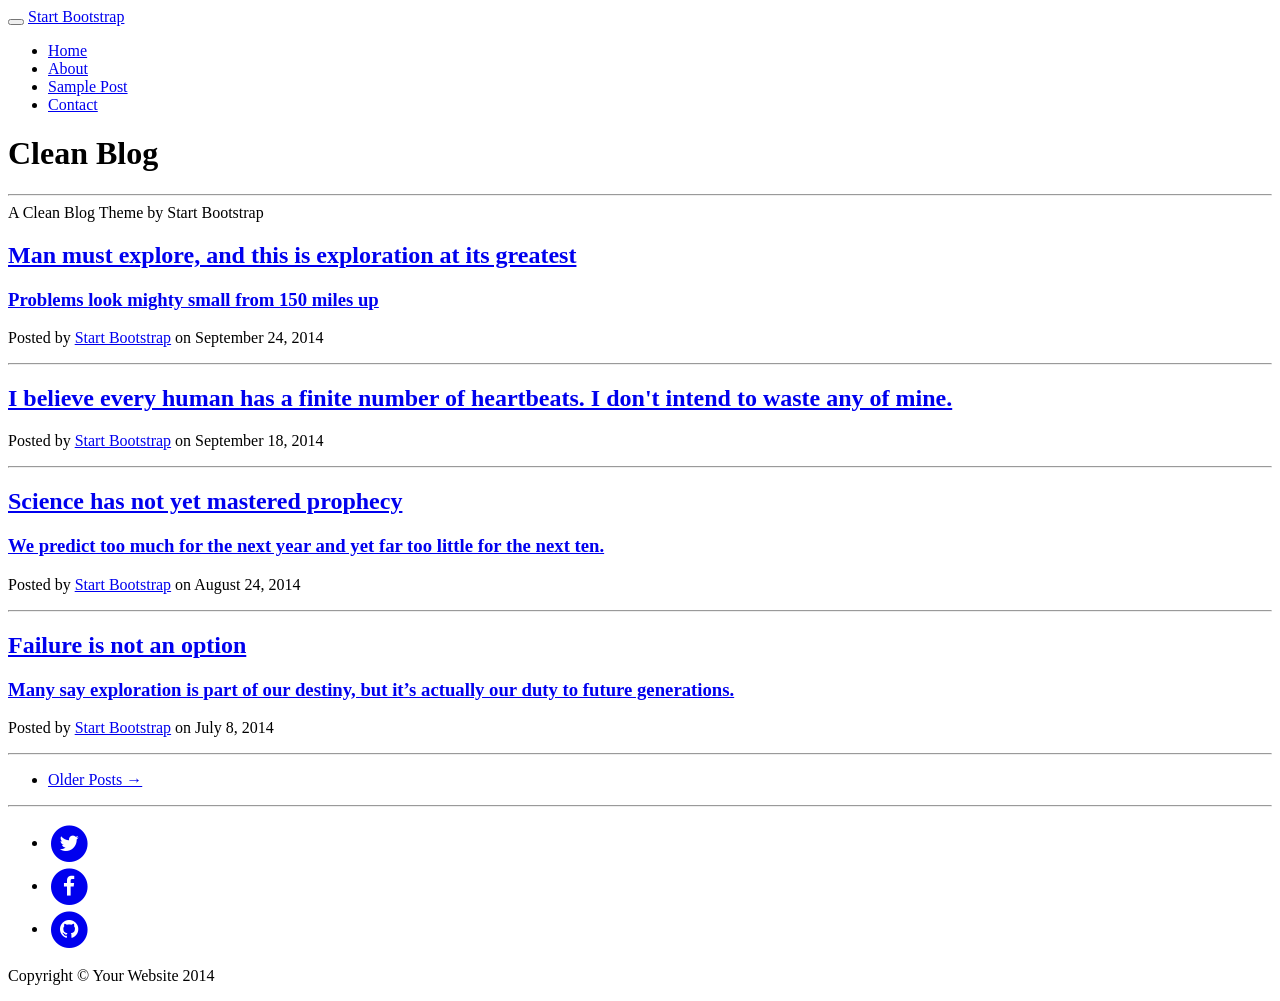
==== index.html @ 8a0a1983 "initial template" ====
<!DOCTYPE html>
<html lang="en">

<head>

    <meta charset="utf-8">
    <meta http-equiv="X-UA-Compatible" content="IE=edge">
    <meta name="viewport" content="width=device-width, initial-scale=1">
    <meta name="description" content="">
    <meta name="author" content="">

    <title>Clean Blog</title>

    <!-- Bootstrap Core CSS -->
    <link href="css/bootstrap.min.css" rel="stylesheet">

    <!-- Custom CSS -->
    <link href="css/clean-blog.min.css" rel="stylesheet">

    <!-- Custom Fonts -->
    <link href="http://maxcdn.bootstrapcdn.com/font-awesome/4.1.0/css/font-awesome.min.css" rel="stylesheet" type="text/css">
    <link href='http://fonts.googleapis.com/css?family=Lora:400,700,400italic,700italic' rel='stylesheet' type='text/css'>
    <link href='http://fonts.googleapis.com/css?family=Open+Sans:300italic,400italic,600italic,700italic,800italic,400,300,600,700,800' rel='stylesheet' type='text/css'>

    <!-- HTML5 Shim and Respond.js IE8 support of HTML5 elements and media queries -->
    <!-- WARNING: Respond.js doesn't work if you view the page via file:// -->
    <!--[if lt IE 9]>
        <script src="https://oss.maxcdn.com/libs/html5shiv/3.7.0/html5shiv.js"></script>
        <script src="https://oss.maxcdn.com/libs/respond.js/1.4.2/respond.min.js"></script>
    <![endif]-->

</head>

<body>

    <!-- Navigation -->
    <nav class="navbar navbar-default navbar-custom navbar-fixed-top">
        <div class="container-fluid">
            <!-- Brand and toggle get grouped for better mobile display -->
            <div class="navbar-header page-scroll">
                <button type="button" class="navbar-toggle" data-toggle="collapse" data-target="#bs-example-navbar-collapse-1">
                    <span class="sr-only">Toggle navigation</span>
                    <span class="icon-bar"></span>
                    <span class="icon-bar"></span>
                    <span class="icon-bar"></span>
                </button>
                <a class="navbar-brand" href="index.html">Start Bootstrap</a>
            </div>

            <!-- Collect the nav links, forms, and other content for toggling -->
            <div class="collapse navbar-collapse" id="bs-example-navbar-collapse-1">
                <ul class="nav navbar-nav navbar-right">
                    <li>
                        <a href="index.html">Home</a>
                    </li>
                    <li>
                        <a href="about.html">About</a>
                    </li>
                    <li>
                        <a href="post.html">Sample Post</a>
                    </li>
                    <li>
                        <a href="contact.html">Contact</a>
                    </li>
                </ul>
            </div>
            <!-- /.navbar-collapse -->
        </div>
        <!-- /.container -->
    </nav>

    <!-- Page Header -->
    <!-- Set your background image for this header on the line below. -->
    <header class="intro-header" style="background-image: url('img/home-bg.jpg')">
        <div class="container">
            <div class="row">
                <div class="col-lg-8 col-lg-offset-2 col-md-10 col-md-offset-1">
                    <div class="site-heading">
                        <h1>Clean Blog</h1>
                        <hr class="small">
                        <span class="subheading">A Clean Blog Theme by Start Bootstrap</span>
                    </div>
                </div>
            </div>
        </div>
    </header>

    <!-- Main Content -->
    <div class="container">
        <div class="row">
            <div class="col-lg-8 col-lg-offset-2 col-md-10 col-md-offset-1">
                <div class="post-preview">
                    <a href="post.html">
                        <h2 class="post-title">
                            Man must explore, and this is exploration at its greatest
                        </h2>
                        <h3 class="post-subtitle">
                            Problems look mighty small from 150 miles up
                        </h3>
                    </a>
                    <p class="post-meta">Posted by <a href="#">Start Bootstrap</a> on September 24, 2014</p>
                </div>
                <hr>
                <div class="post-preview">
                    <a href="post.html">
                        <h2 class="post-title">
                            I believe every human has a finite number of heartbeats. I don't intend to waste any of mine.
                        </h2>
                    </a>
                    <p class="post-meta">Posted by <a href="#">Start Bootstrap</a> on September 18, 2014</p>
                </div>
                <hr>
                <div class="post-preview">
                    <a href="post.html">
                        <h2 class="post-title">
                            Science has not yet mastered prophecy
                        </h2>
                        <h3 class="post-subtitle">
                            We predict too much for the next year and yet far too little for the next ten.
                        </h3>
                    </a>
                    <p class="post-meta">Posted by <a href="#">Start Bootstrap</a> on August 24, 2014</p>
                </div>
                <hr>
                <div class="post-preview">
                    <a href="post.html">
                        <h2 class="post-title">
                            Failure is not an option
                        </h2>
                        <h3 class="post-subtitle">
                            Many say exploration is part of our destiny, but it’s actually our duty to future generations.
                        </h3>
                    </a>
                    <p class="post-meta">Posted by <a href="#">Start Bootstrap</a> on July 8, 2014</p>
                </div>
                <hr>
                <!-- Pager -->
                <ul class="pager">
                    <li class="next">
                        <a href="#">Older Posts &rarr;</a>
                    </li>
                </ul>
            </div>
        </div>
    </div>

    <hr>

    <!-- Footer -->
    <footer>
        <div class="container">
            <div class="row">
                <div class="col-lg-8 col-lg-offset-2 col-md-10 col-md-offset-1">
                    <ul class="list-inline text-center">
                        <li>
                            <a href="#">
                                <span class="fa-stack fa-lg">
                                    <i class="fa fa-circle fa-stack-2x"></i>
                                    <i class="fa fa-twitter fa-stack-1x fa-inverse"></i>
                                </span>
                            </a>
                        </li>
                        <li>
                            <a href="#">
                                <span class="fa-stack fa-lg">
                                    <i class="fa fa-circle fa-stack-2x"></i>
                                    <i class="fa fa-facebook fa-stack-1x fa-inverse"></i>
                                </span>
                            </a>
                        </li>
                        <li>
                            <a href="#">
                                <span class="fa-stack fa-lg">
                                    <i class="fa fa-circle fa-stack-2x"></i>
                                    <i class="fa fa-github fa-stack-1x fa-inverse"></i>
                                </span>
                            </a>
                        </li>
                    </ul>
                    <p class="copyright text-muted">Copyright &copy; Your Website 2014</p>
                </div>
            </div>
        </div>
    </footer>

    <!-- jQuery -->
    <script src="js/jquery.js"></script>

    <!-- Bootstrap Core JavaScript -->
    <script src="js/bootstrap.min.js"></script>

    <!-- Custom Theme JavaScript -->
    <script src="js/clean-blog.min.js"></script>

</body>

</html>
---- css/clean-blog.min.css ----
/*!
 * Clean Blog v1.0.0 (http://startbootstrap.com)
 * Copyright 2014 Start Bootstrap
 * Licensed under Apache 2.0 (https://github.com/IronSummitMedia/startbootstrap/blob/gh-pages/LICENSE)
 */

body{font-family:Lora,'Times New Roman',serif;font-size:20px;color:#404040}p{line-height:1.5;margin:30px 0}p a{text-decoration:underline}h1,h2,h3,h4,h5,h6{font-family:'Open Sans','Helvetica Neue',Helvetica,Arial,sans-serif;font-weight:800}a{color:#404040}a:hover,a:focus{color:#0085a1}a img:hover,a img:focus{cursor:zoom-in}blockquote{color:gray;font-style:italic}hr.small{max-width:100px;margin:15px auto;border-width:4px;border-color:#fff}.navbar-custom{position:absolute;top:0;left:0;width:100%;z-index:3;font-family:'Open Sans','Helvetica Neue',Helvetica,Arial,sans-serif}.navbar-custom .navbar-brand{font-weight:800}.navbar-custom .nav li a{text-transform:uppercase;font-size:12px;font-weight:800;letter-spacing:1px}@media only screen and (min-width:768px){.navbar-custom{background:0 0;border-bottom:1px solid transparent}.navbar-custom .navbar-brand{color:#fff;padding:20px}.navbar-custom .navbar-brand:hover,.navbar-custom .navbar-brand:focus{color:rgba(255,255,255,.8)}.navbar-custom .nav li a{color:#fff;padding:20px}.navbar-custom .nav li a:hover,.navbar-custom .nav li a:focus{color:rgba(255,255,255,.8)}}@media only screen and (min-width:1170px){.navbar-custom{-webkit-transition:background-color .3s;-moz-transition:background-color .3s;transition:background-color .3s;-webkit-transform:translate3d(0,0,0);-moz-transform:translate3d(0,0,0);-ms-transform:translate3d(0,0,0);-o-transform:translate3d(0,0,0);transform:translate3d(0,0,0);-webkit-backface-visibility:hidden;backface-visibility:hidden}.navbar-custom.is-fixed{position:fixed;top:-61px;background-color:rgba(255,255,255,.9);border-bottom:1px solid #f2f2f2;-webkit-transition:-webkit-transform .3s;-moz-transition:-moz-transform .3s;transition:transform .3s}.navbar-custom.is-fixed .navbar-brand{color:#404040}.navbar-custom.is-fixed .navbar-brand:hover,.navbar-custom.is-fixed .navbar-brand:focus{color:#0085a1}.navbar-custom.is-fixed .nav li a{color:#404040}.navbar-custom.is-fixed .nav li a:hover,.navbar-custom.is-fixed .nav li a:focus{color:#0085a1}.navbar-custom.is-visible{-webkit-transform:translate3d(0,100%,0);-moz-transform:translate3d(0,100%,0);-ms-transform:translate3d(0,100%,0);-o-transform:translate3d(0,100%,0);transform:translate3d(0,100%,0)}}.intro-header{background-color:gray;background:no-repeat center center;background-attachment:scroll;-webkit-background-size:cover;-moz-background-size:cover;background-size:cover;-o-background-size:cover;margin-bottom:50px}.intro-header .site-heading,.intro-header .post-heading,.intro-header .page-heading{padding:100px 0 50px;color:#fff}@media only screen and (min-width:768px){.intro-header .site-heading,.intro-header .post-heading,.intro-header .page-heading{padding:150px 0}}.intro-header .site-heading,.intro-header .page-heading{text-align:center}.intro-header .site-heading h1,.intro-header .page-heading h1{margin-top:0;font-size:50px}.intro-header .site-heading .subheading,.intro-header .page-heading .subheading{font-size:24px;line-height:1.1;display:block;font-family:'Open Sans','Helvetica Neue',Helvetica,Arial,sans-serif;font-weight:300;margin:10px 0 0}@media only screen and (min-width:768px){.intro-header .site-heading h1,.intro-header .page-heading h1{font-size:80px}}.intro-header .post-heading h1{font-size:35px}.intro-header .post-heading .subheading,.intro-header .post-heading .meta{line-height:1.1;display:block}.intro-header .post-heading .subheading{font-family:'Open Sans','Helvetica Neue',Helvetica,Arial,sans-serif;font-size:24px;margin:10px 0 30px;font-weight:600}.intro-header .post-heading .meta{font-family:Lora,'Times New Roman',serif;font-style:italic;font-weight:300;font-size:20px}.intro-header .post-heading .meta a{color:#fff}@media only screen and (min-width:768px){.intro-header .post-heading h1{font-size:55px}.intro-header .post-heading .subheading{font-size:30px}}.post-preview>a{color:#404040}.post-preview>a:hover,.post-preview>a:focus{text-decoration:none;color:#0085a1}.post-preview>a>.post-title{font-size:30px;margin-top:30px;margin-bottom:10px}.post-preview>a>.post-subtitle{margin:0;font-weight:300;margin-bottom:10px}.post-preview>.post-meta{color:gray;font-size:18px;font-style:italic;margin-top:0}.post-preview>.post-meta>a{text-decoration:none;color:#404040}.post-preview>.post-meta>a:hover,.post-preview>.post-meta>a:focus{color:#0085a1;text-decoration:underline}@media only screen and (min-width:768px){.post-preview>a>.post-title{font-size:36px}}.section-heading{font-size:36px;margin-top:60px;font-weight:700}.caption{text-align:center;font-size:14px;padding:10px;font-style:italic;margin:0;display:block;border-bottom-right-radius:5px;border-bottom-left-radius:5px}footer{padding:50px 0 65px}footer .list-inline{margin:0;padding:0}footer .copyright{font-size:14px;text-align:center;margin-bottom:0}.floating-label-form-group{font-size:14px;position:relative;margin-bottom:0;padding-bottom:.5em;border-bottom:1px solid #eee}.floating-label-form-group input,.floating-label-form-group textarea{z-index:1;position:relative;padding-right:0;padding-left:0;border:none;border-radius:0;font-size:1.5em;background:0 0;box-shadow:none!important;resize:none}.floating-label-form-group label{display:block;z-index:0;position:relative;top:2em;margin:0;font-size:.85em;line-height:1.764705882em;vertical-align:middle;vertical-align:baseline;opacity:0;-webkit-transition:top .3s ease,opacity .3s ease;-moz-transition:top .3s ease,opacity .3s ease;-ms-transition:top .3s ease,opacity .3s ease;transition:top .3s ease,opacity .3s ease}.floating-label-form-group::not(:first-child){padding-left:14px;border-left:1px solid #eee}.floating-label-form-group-with-value label{top:0;opacity:1}.floating-label-form-group-with-focus label{color:#0085a1}form .row:first-child .floating-label-form-group{border-top:1px solid #eee}.btn{font-family:'Open Sans','Helvetica Neue',Helvetica,Arial,sans-serif;text-transform:uppercase;font-size:14px;font-weight:800;letter-spacing:1px;border-radius:0;padding:15px 25px}.btn-lg{font-size:16px;padding:25px 35px}.btn-default:hover,.btn-default:focus{background-color:#0085a1;border:1px solid #0085a1;color:#fff}.pager{margin:20px 0 0}.pager li>a,.pager li>span{font-family:'Open Sans','Helvetica Neue',Helvetica,Arial,sans-serif;text-transform:uppercase;font-size:14px;font-weight:800;letter-spacing:1px;padding:15px 25px;background-color:#fff;border-radius:0}.pager li>a:hover,.pager li>a:focus{color:#fff;background-color:#0085a1;border:1px solid #0085a1}.pager .disabled>a,.pager .disabled>a:hover,.pager .disabled>a:focus,.pager .disabled>span{color:gray;background-color:#404040;cursor:not-allowed}::-moz-selection{color:#fff;text-shadow:none;background:#0085a1}::selection{color:#fff;text-shadow:none;background:#0085a1}img::selection{color:#fff;background:0 0}img::-moz-selection{color:#fff;background:0 0}body{webkit-tap-highlight-color:#0085a1}
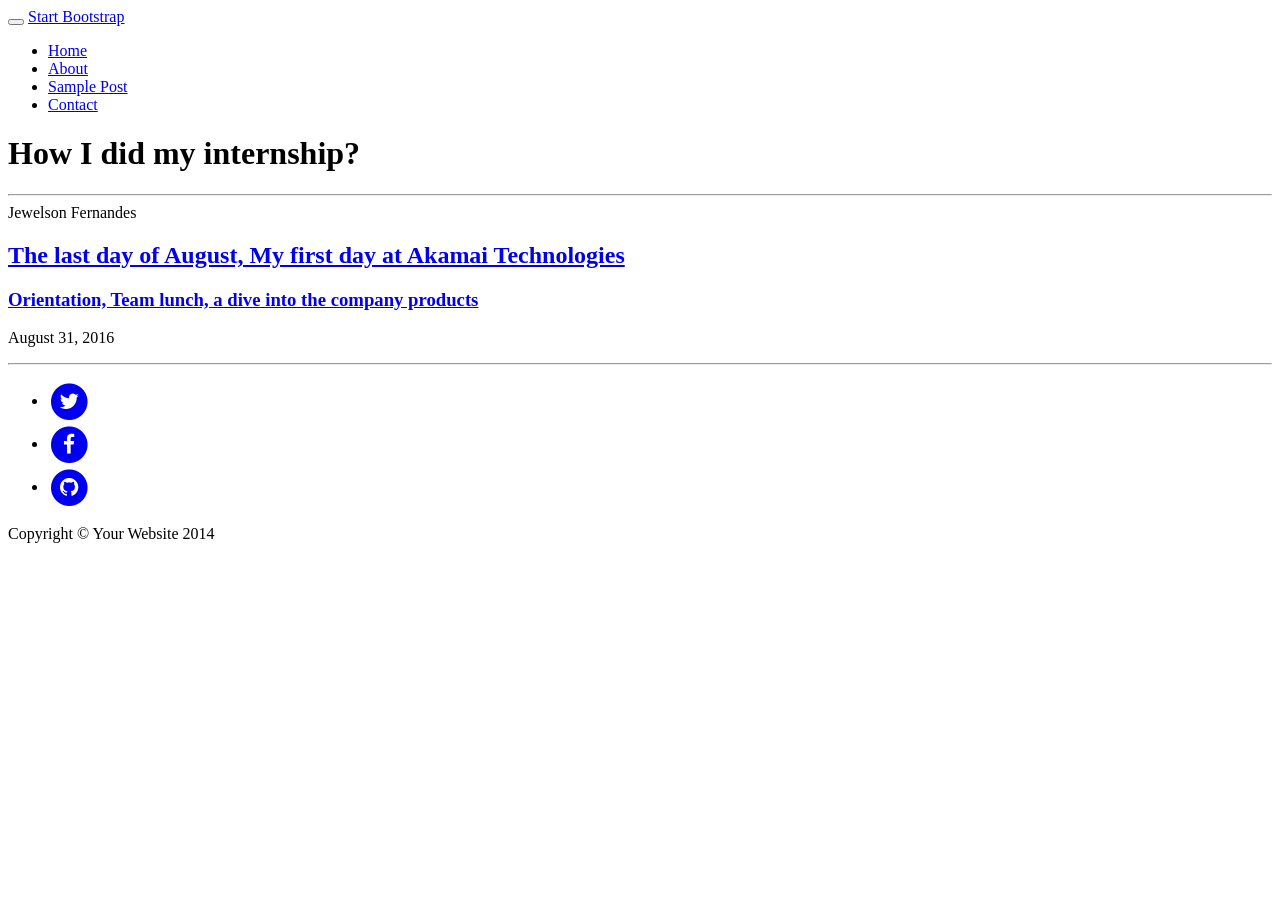
==== commit 3fbadb96: "first post" ====
--- a/index.html
+++ b/index.html
@@ -76,9 +76,9 @@
             <div class="row">
                 <div class="col-lg-8 col-lg-offset-2 col-md-10 col-md-offset-1">
                     <div class="site-heading">
-                        <h1>Clean Blog</h1>
+                        <h1>How I did my internship?</h1>
                         <hr class="small">
-                        <span class="subheading">A Clean Blog Theme by Start Bootstrap</span>
+                        <span class="subheading">Jewelson Fernandes</span>
                     </div>
                 </div>
             </div>
@@ -92,16 +92,16 @@
                 <div class="post-preview">
                     <a href="post.html">
                         <h2 class="post-title">
-                            Man must explore, and this is exploration at its greatest
+                            The last day of August, My first day at Akamai Technologies
                         </h2>
                         <h3 class="post-subtitle">
-                            Problems look mighty small from 150 miles up
+                            Orientation, Team lunch, a dive into the company products
                         </h3>
                     </a>
-                    <p class="post-meta">Posted by <a href="#">Start Bootstrap</a> on September 24, 2014</p>
+                    <p class="post-meta">August 31, 2016</p>
                 </div>
                 <hr>
-                <div class="post-preview">
+                <!--<div class="post-preview">
                     <a href="post.html">
                         <h2 class="post-title">
                             I believe every human has a finite number of heartbeats. I don't intend to waste any of mine.
@@ -133,9 +133,9 @@
                     </a>
                     <p class="post-meta">Posted by <a href="#">Start Bootstrap</a> on July 8, 2014</p>
                 </div>
-                <hr>
+                <hr>-->
                 <!-- Pager -->
-                <ul class="pager">
+                <!--<ul class="pager">
                     <li class="next">
                         <a href="#">Older Posts &rarr;</a>
                     </li>
@@ -144,7 +144,7 @@
         </div>
     </div>
 
-    <hr>
+    <hr>-->
 
     <!-- Footer -->
     <footer>
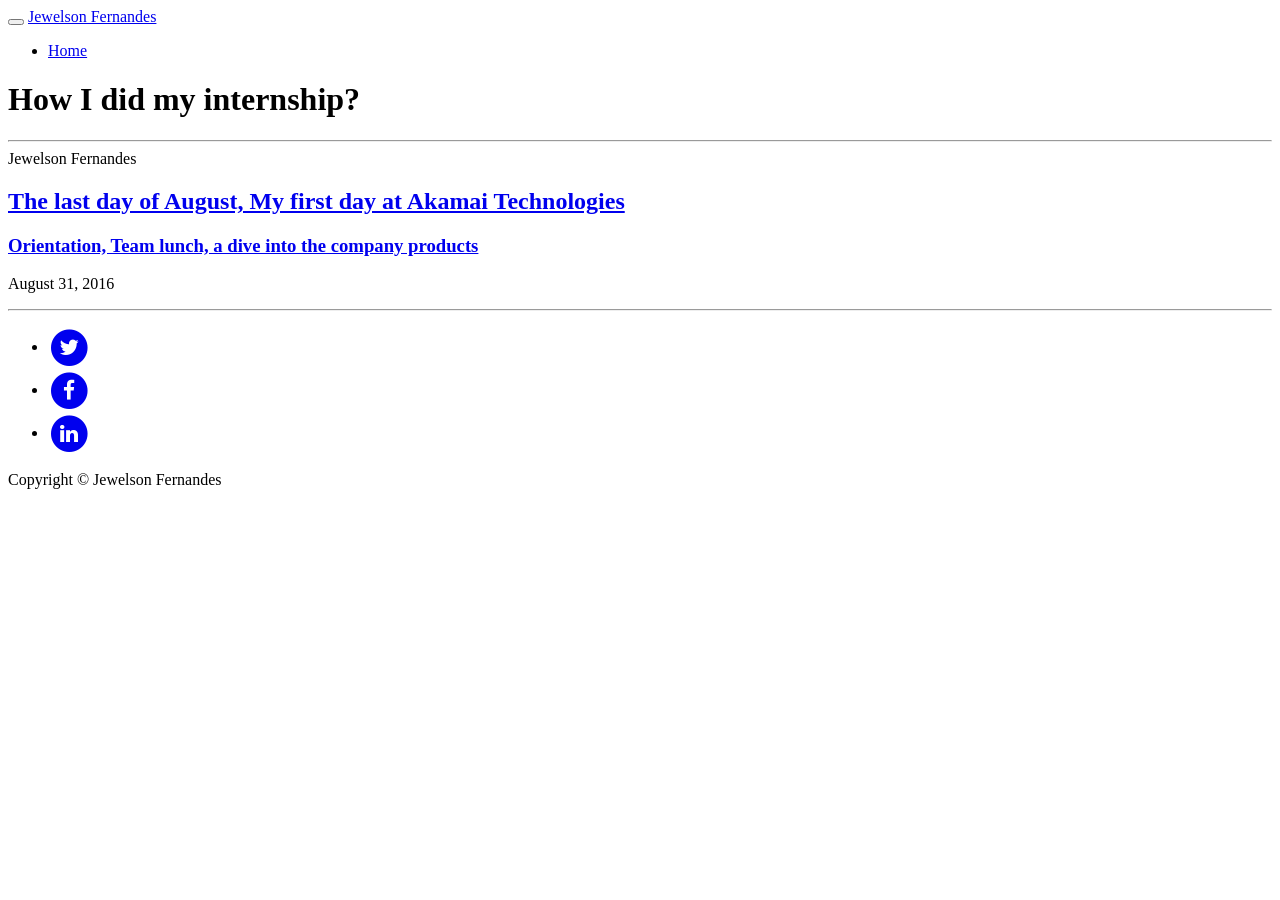
==== commit 44aee4d2: "changed the default names to personal" ====
--- a/index.html
+++ b/index.html
@@ -9,7 +9,7 @@
     <meta name="description" content="">
     <meta name="author" content="">
 
-    <title>Clean Blog</title>
+    <title>Jewelson Fernandes</title>
 
     <!-- Bootstrap Core CSS -->
     <link href="css/bootstrap.min.css" rel="stylesheet">
@@ -44,7 +44,7 @@
                     <span class="icon-bar"></span>
                     <span class="icon-bar"></span>
                 </button>
-                <a class="navbar-brand" href="index.html">Start Bootstrap</a>
+                <a class="navbar-brand" href="index.html">Jewelson Fernandes</a>
             </div>
 
             <!-- Collect the nav links, forms, and other content for toggling -->
@@ -53,7 +53,7 @@
                     <li>
                         <a href="index.html">Home</a>
                     </li>
-                    <li>
+                    <!--<li>
                         <a href="about.html">About</a>
                     </li>
                     <li>
@@ -61,7 +61,7 @@
                     </li>
                     <li>
                         <a href="contact.html">Contact</a>
-                    </li>
+                    </li>-->
                 </ul>
             </div>
             <!-- /.navbar-collapse -->
@@ -153,7 +153,7 @@
                 <div class="col-lg-8 col-lg-offset-2 col-md-10 col-md-offset-1">
                     <ul class="list-inline text-center">
                         <li>
-                            <a href="#">
+                            <a href="https://twitter.com/JewelsonF">
                                 <span class="fa-stack fa-lg">
                                     <i class="fa fa-circle fa-stack-2x"></i>
                                     <i class="fa fa-twitter fa-stack-1x fa-inverse"></i>
@@ -161,7 +161,7 @@
                             </a>
                         </li>
                         <li>
-                            <a href="#">
+                            <a href="https://www.facebook.com/jewelson.fernandes">
                                 <span class="fa-stack fa-lg">
                                     <i class="fa fa-circle fa-stack-2x"></i>
                                     <i class="fa fa-facebook fa-stack-1x fa-inverse"></i>
@@ -169,15 +169,16 @@
                             </a>
                         </li>
                         <li>
-                            <a href="#">
+                            <a href="https://www.linkedin.com/in/jewelsonf
+">
                                 <span class="fa-stack fa-lg">
                                     <i class="fa fa-circle fa-stack-2x"></i>
-                                    <i class="fa fa-github fa-stack-1x fa-inverse"></i>
+                                    <i class="fa fa-linkedin fa-stack-1x fa-inverse"></i>
                                 </span>
                             </a>
                         </li>
                     </ul>
-                    <p class="copyright text-muted">Copyright &copy; Your Website 2014</p>
+                    <p class="copyright text-muted">Copyright &copy; Jewelson Fernandes</p>
                 </div>
             </div>
         </div>
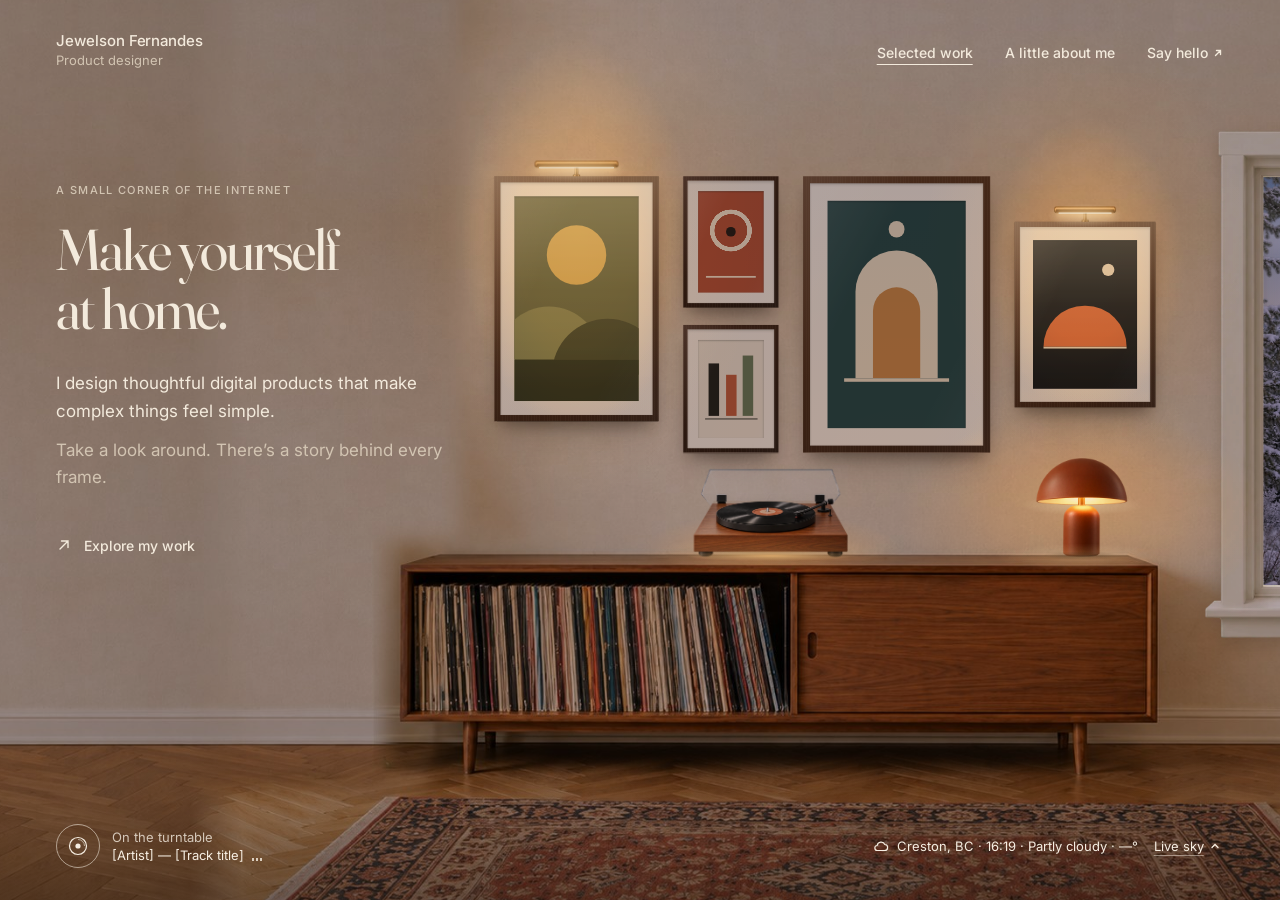
==== commit 1610244d: "Replace the Clean Blog theme with the Listening Room homepage Port the Listening Room design canvas " ====
--- a/index.html
+++ b/index.html
@@ -1,198 +1,234 @@
-<!DOCTYPE html>
+<!doctype html>
 <html lang="en">
-
 <head>
-
-    <meta charset="utf-8">
-    <meta http-equiv="X-UA-Compatible" content="IE=edge">
-    <meta name="viewport" content="width=device-width, initial-scale=1">
-    <meta name="description" content="">
-    <meta name="author" content="">
-
-    <title>Jewelson Fernandes</title>
-
-    <!-- Bootstrap Core CSS -->
-    <link href="css/bootstrap.min.css" rel="stylesheet">
-
-    <!-- Custom CSS -->
-    <link href="css/clean-blog.min.css" rel="stylesheet">
-
-    <!-- Custom Fonts -->
-    <link href="http://maxcdn.bootstrapcdn.com/font-awesome/4.1.0/css/font-awesome.min.css" rel="stylesheet" type="text/css">
-    <link href='http://fonts.googleapis.com/css?family=Lora:400,700,400italic,700italic' rel='stylesheet' type='text/css'>
-    <link href='http://fonts.googleapis.com/css?family=Open+Sans:300italic,400italic,600italic,700italic,800italic,400,300,600,700,800' rel='stylesheet' type='text/css'>
-
-    <!-- HTML5 Shim and Respond.js IE8 support of HTML5 elements and media queries -->
-    <!-- WARNING: Respond.js doesn't work if you view the page via file:// -->
-    <!--[if lt IE 9]>
-        <script src="https://oss.maxcdn.com/libs/html5shiv/3.7.0/html5shiv.js"></script>
-        <script src="https://oss.maxcdn.com/libs/respond.js/1.4.2/respond.min.js"></script>
-    <![endif]-->
-
+<meta charset="utf-8">
+<meta name="viewport" content="width=device-width, initial-scale=1">
+<title>Jewelson Fernandes — Product designer</title>
+<meta name="description" content="Jewelson Fernandes designs thoughtful digital products that make complex things feel simple.">
+<link rel="preconnect" href="https://fonts.googleapis.com">
+<link rel="preconnect" href="https://fonts.gstatic.com" crossorigin>
+<link rel="stylesheet" href="https://fonts.googleapis.com/css2?family=Fraunces:opsz,wght@9..144,300;9..144,400;9..144,500&amp;family=Inter:wght@400;500;600&amp;display=swap">
+<link rel="stylesheet" href="css/room.css">
 </head>
-
 <body>
-
-    <!-- Navigation -->
-    <nav class="navbar navbar-default navbar-custom navbar-fixed-top">
-        <div class="container-fluid">
-            <!-- Brand and toggle get grouped for better mobile display -->
-            <div class="navbar-header page-scroll">
-                <button type="button" class="navbar-toggle" data-toggle="collapse" data-target="#bs-example-navbar-collapse-1">
-                    <span class="sr-only">Toggle navigation</span>
-                    <span class="icon-bar"></span>
-                    <span class="icon-bar"></span>
-                    <span class="icon-bar"></span>
-                </button>
-                <a class="navbar-brand" href="index.html">Jewelson Fernandes</a>
-            </div>
-
-            <!-- Collect the nav links, forms, and other content for toggling -->
-            <div class="collapse navbar-collapse" id="bs-example-navbar-collapse-1">
-                <ul class="nav navbar-nav navbar-right">
-                    <li>
-                        <a href="index.html">Home</a>
-                    </li>
-                    <!--<li>
-                        <a href="about.html">About</a>
-                    </li>
-                    <li>
-                        <a href="post.html">Sample Post</a>
-                    </li>
-                    <li>
-                        <a href="contact.html">Contact</a>
-                    </li>-->
-                </ul>
-            </div>
-            <!-- /.navbar-collapse -->
+<div class="app" id="app">
+<div class="stage" id="stage">
+
+  <!-- Header -->
+  <header class="hdr">
+    <div>
+      <div class="who">Jewelson Fernandes</div>
+      <div class="who-role">Product designer</div>
+    </div>
+    <nav class="nav" aria-label="Primary">
+      <a class="navlink on" href="#work" data-explore>Selected work</a>
+      <a class="navlink" href="#about">A little about me</a>
+      <a class="navlink" href="#hello">Say hello <svg width="12" height="12" viewBox="0 0 12 12" aria-hidden="true" fill="none" stroke="currentColor" stroke-width="1.4" stroke-linecap="round" style="margin-left: 4px"><path d="M3.5 8.5l5-5M4.5 3.5h4v4"/></svg></a>
+    </nav>
+  </header>
+
+  <!-- Introduction -->
+  <div class="intro" id="intro">
+    <p class="eyebrow muted">A small corner of the internet</p>
+    <h1 class="hero" style="margin-top: var(--sp-5)"><span>Make yourself</span><span>at home.</span></h1>
+    <p class="body" style="margin-top: var(--sp-6)">I design thoughtful digital products that make complex things feel simple.</p>
+    <p class="body muted" style="margin-top: var(--sp-3)">Take a look around. There’s a story behind every frame.</p>
+    <a class="cta" href="#work" data-explore style="margin-top: var(--sp-6)">
+      <svg width="16" height="16" viewBox="0 0 16 16" aria-hidden="true" fill="none" stroke="currentColor" stroke-width="1.4" stroke-linecap="round"><path d="M4 12L12 4M5.5 4H12v6.5"/></svg>
+      <span>Explore my work</span>
+    </a>
+  </div>
+
+  <!-- The room: one scaled scene, positioned in the photo's own pixels -->
+  <div class="sceneBox" id="sceneBox">
+    <div class="scene" id="scene">
+
+      <img class="deco plate" src="img/room/room.jpg" alt="">
+
+      <!-- Daylight spill around the window -->
+      <div class="spill" id="spill" aria-hidden="true"></div>
+
+      <!-- Window: the view sits behind the window-trim cutout -->
+      <div class="win" id="win">
+        <svg class="fill" aria-hidden="true" viewBox="0 0 364 392" preserveAspectRatio="xMidYMid slice">
+          <defs>
+            <linearGradient id="skyG" x1="0" y1="0" x2="0" y2="1">
+              <stop id="skyTop" offset="0"/>
+              <stop id="skyBot" offset="0.72"/>
+            </linearGradient>
+            <filter id="cloudBlur" x="-30%" y="-80%" width="160%" height="260%"><feGaussianBlur stdDeviation="7"/></filter>
+            <filter id="landTint" x="0" y="0" width="100%" height="100%" color-interpolation-filters="sRGB"><feColorMatrix id="landTintM" type="matrix" values="1 0 0 0 0 0 1 0 0 0 0 0 1 0 0 0 0 0 1 0"/></filter>
+          </defs>
+          <rect x="0" y="0" width="364" height="392" fill="url(#skyG)"/>
+          <path id="stars" stroke="#ffffff" stroke-width="1.1" stroke-linecap="round"/>
+          <g id="clouds" filter="url(#cloudBlur)">
+            <g class="drift">
+              <ellipse cx="40" cy="58" rx="70" ry="16"/>
+              <ellipse cx="95" cy="48" rx="46" ry="18"/>
+              <ellipse cx="230" cy="36" rx="90" ry="15"/>
+              <ellipse cx="300" cy="84" rx="70" ry="13"/>
+              <ellipse cx="160" cy="104" rx="80" ry="11"/>
+              <ellipse cx="330" cy="24" rx="60" ry="12"/>
+            </g>
+          </g>
+        </svg>
+        <div class="land" aria-hidden="true">
+          <div class="layer" data-depth="2">
+            <img class="season" data-season="summer" src="img/room/window/far-summer.webp" alt="">
+            <img class="season" data-season="autumn" src="img/room/window/far-autumn.webp" alt="">
+            <img class="season" data-season="winter" src="img/room/window/far-winter.webp" alt="">
+          </div>
+          <div class="fog fog-far" id="fogFar"></div>
+          <div class="ground" id="ground"></div>
+          <div class="layer" data-depth="6">
+            <img class="season" data-season="summer" src="img/room/window/mid-summer.webp" alt="">
+            <img class="season" data-season="autumn" src="img/room/window/mid-autumn.webp" alt="">
+            <img class="season" data-season="winter" src="img/room/window/mid-winter.webp" alt="">
+          </div>
+          <div class="fog fog-near" id="fogNear"></div>
+          <div class="layer" data-depth="12">
+            <img class="season" data-season="summer" src="img/room/window/near-summer.webp" alt="">
+            <img class="season" data-season="autumn" src="img/room/window/near-autumn.webp" alt="">
+            <img class="season" data-season="winter" src="img/room/window/near-winter.webp" alt="">
+          </div>
         </div>
-        <!-- /.container -->
-    </nav>
-
-    <!-- Page Header -->
-    <!-- Set your background image for this header on the line below. -->
-    <header class="intro-header" style="background-image: url('img/home-bg.jpg')">
-        <div class="container">
-            <div class="row">
-                <div class="col-lg-8 col-lg-offset-2 col-md-10 col-md-offset-1">
-                    <div class="site-heading">
-                        <h1>How I did my internship?</h1>
-                        <hr class="small">
-                        <span class="subheading">Jewelson Fernandes</span>
-                    </div>
-                </div>
-            </div>
-        </div>
-    </header>
-
-    <!-- Main Content -->
-    <div class="container">
-        <div class="row">
-            <div class="col-lg-8 col-lg-offset-2 col-md-10 col-md-offset-1">
-                <div class="post-preview">
-                    <a href="post.html">
-                        <h2 class="post-title">
-                            The last day of August, My first day at Akamai Technologies
-                        </h2>
-                        <h3 class="post-subtitle">
-                            Orientation, Team lunch, a dive into the company products
-                        </h3>
-                    </a>
-                    <p class="post-meta">August 31, 2016</p>
-                </div>
-                <hr>
-                <!--<div class="post-preview">
-                    <a href="post.html">
-                        <h2 class="post-title">
-                            I believe every human has a finite number of heartbeats. I don't intend to waste any of mine.
-                        </h2>
-                    </a>
-                    <p class="post-meta">Posted by <a href="#">Start Bootstrap</a> on September 18, 2014</p>
-                </div>
-                <hr>
-                <div class="post-preview">
-                    <a href="post.html">
-                        <h2 class="post-title">
-                            Science has not yet mastered prophecy
-                        </h2>
-                        <h3 class="post-subtitle">
-                            We predict too much for the next year and yet far too little for the next ten.
-                        </h3>
-                    </a>
-                    <p class="post-meta">Posted by <a href="#">Start Bootstrap</a> on August 24, 2014</p>
-                </div>
-                <hr>
-                <div class="post-preview">
-                    <a href="post.html">
-                        <h2 class="post-title">
-                            Failure is not an option
-                        </h2>
-                        <h3 class="post-subtitle">
-                            Many say exploration is part of our destiny, but it’s actually our duty to future generations.
-                        </h3>
-                    </a>
-                    <p class="post-meta">Posted by <a href="#">Start Bootstrap</a> on July 8, 2014</p>
-                </div>
-                <hr>-->
-                <!-- Pager -->
-                <!--<ul class="pager">
-                    <li class="next">
-                        <a href="#">Older Posts &rarr;</a>
-                    </li>
-                </ul>
-            </div>
-        </div>
-    </div>
-
-    <hr>-->
-
-    <!-- Footer -->
-    <footer>
-        <div class="container">
-            <div class="row">
-                <div class="col-lg-8 col-lg-offset-2 col-md-10 col-md-offset-1">
-                    <ul class="list-inline text-center">
-                        <li>
-                            <a href="https://twitter.com/JewelsonF">
-                                <span class="fa-stack fa-lg">
-                                    <i class="fa fa-circle fa-stack-2x"></i>
-                                    <i class="fa fa-twitter fa-stack-1x fa-inverse"></i>
-                                </span>
-                            </a>
-                        </li>
-                        <li>
-                            <a href="https://www.facebook.com/jewelson.fernandes">
-                                <span class="fa-stack fa-lg">
-                                    <i class="fa fa-circle fa-stack-2x"></i>
-                                    <i class="fa fa-facebook fa-stack-1x fa-inverse"></i>
-                                </span>
-                            </a>
-                        </li>
-                        <li>
-                            <a href="https://www.linkedin.com/in/jewelsonf
-">
-                                <span class="fa-stack fa-lg">
-                                    <i class="fa fa-circle fa-stack-2x"></i>
-                                    <i class="fa fa-linkedin fa-stack-1x fa-inverse"></i>
-                                </span>
-                            </a>
-                        </li>
-                    </ul>
-                    <p class="copyright text-muted">Copyright &copy; Jewelson Fernandes</p>
-                </div>
-            </div>
-        </div>
-    </footer>
-
-    <!-- jQuery -->
-    <script src="js/jquery.js"></script>
-
-    <!-- Bootstrap Core JavaScript -->
-    <script src="js/bootstrap.min.js"></script>
-
-    <!-- Custom Theme JavaScript -->
-    <script src="js/clean-blog.min.js"></script>
-
+        <canvas class="fill" id="weather" aria-hidden="true"></canvas>
+        <div class="sill" id="sill" aria-hidden="true"></div>
+        <div class="refl" id="refl" aria-hidden="true"></div>
+        <div class="sheen" aria-hidden="true"></div>
+      </div>
+      <img class="deco" src="img/room/window-trim.webp" alt="" style="left: 1149.6px; top: -137.3px; width: 477.5px; height: 636.7px; filter: drop-shadow(0 6px 8px rgba(60,40,20,0.18))">
+
+      <!-- Two brass picture lights: over the first and last frames -->
+      <img class="deco" src="img/room/picture-light-1.webp" alt="" style="left: 393.7px; top: -76.1px; width: 96.6px; height: 21.1px">
+      <img class="deco" src="img/room/picture-light-2.webp" alt="" style="left: 988px; top: -23.7px; width: 71px; height: 20.7px">
+
+      <!-- Gallery (filled in by js/room.js from FRAMES and PROJECTS) -->
+      <div class="abs" id="frames"></div>
+
+      <!-- Turntable on the console: the photo, its own tonearm, a spinning label -->
+      <div class="shadow" aria-hidden="true" style="left: 572px; top: 368px; width: 184px; height: 14px; background: radial-gradient(closest-side, rgba(22,12,5,0.55), rgba(22,12,5,0))"></div>
+      <div aria-hidden="true" style="position: absolute; left: 565.8px; top: 247.9px; width: 196.5px; height: 147.4px; pointer-events: none">
+        <img class="fill" src="img/room/turntable.webp" alt="" style="user-select: none">
+        <svg viewBox="0 0 1448 1086" style="position: absolute; inset: 0; width: 100%; height: 100%; overflow: visible">
+          <defs>
+            <linearGradient id="spindleG" x1="0" y1="0" x2="1" y2="0"><stop offset="0" stop-color="#7d7f81"/><stop offset="0.45" stop-color="#eceded"/><stop offset="1" stop-color="#77797b"/></linearGradient>
+          </defs>
+          <g transform="translate(697 573) scale(1 0.17)">
+            <g class="rec" data-spin>
+              <path d="M-118 -14 A119 119 0 0 1 -60 -103" stroke="#5a2210" stroke-width="12" fill="none" opacity="0.55"/>
+              <path d="M-110 32 A114 114 0 0 1 -114 -2" stroke="#5a2210" stroke-width="6" fill="none" opacity="0.4"/>
+              <rect x="80" y="-8" width="44" height="16" fill="#f5e6c6" opacity="0.8"/>
+            </g>
+          </g>
+          <rect x="689" y="538" width="16" height="33" rx="7" fill="url(#spindleG)"/>
+        </svg>
+      </div>
+
+      <!-- Lamp -->
+      <img class="deco" src="img/room/lamp.webp" alt="" style="left: 961.2px; top: 237.7px; width: 118.2px; height: 157.6px">
+      <div class="shadow" aria-hidden="true" style="left: 974px; top: 371px; width: 92px; height: 10px; background: radial-gradient(closest-side, rgba(22,12,5,0.4), rgba(22,12,5,0))"></div>
+
+      <!-- Sunlight from the sun's real position -->
+      <svg class="plate sun" id="sun" aria-hidden="true" viewBox="-640 -480 2939 1337">
+        <defs>
+          <clipPath id="wallClip"><path clip-rule="evenodd" d="M-700 -560 H2350 V592 H-700 Z M236 370 H1108 V600 H236 Z M1148 -140 H1628 V480 H1148 Z"/></clipPath>
+          <filter id="patchSoft" x="-10%" y="-10%" width="120%" height="120%"><feGaussianBlur stdDeviation="5"/></filter>
+          <filter id="leafy" x="0" y="0" width="100%" height="100%">
+            <feTurbulence type="fractalNoise" baseFrequency="0.0065 0.011" numOctaves="2" seed="7"/>
+            <feComponentTransfer>
+              <feFuncR type="discrete" tableValues="0.18 0.55 1 1 1"/>
+              <feFuncG type="discrete" tableValues="0.18 0.55 1 1 1"/>
+              <feFuncB type="discrete" tableValues="0.18 0.55 1 1 1"/>
+              <feFuncA type="linear" slope="0" intercept="1"/>
+            </feComponentTransfer>
+            <feGaussianBlur stdDeviation="3"/>
+          </filter>
+          <mask id="dapple" maskUnits="userSpaceOnUse" x="-700" y="-560" width="3100" height="1500"><rect x="-700" y="-560" width="3100" height="1500" fill="#ffffff" filter="url(#leafy)"/></mask>
+        </defs>
+        <g mask="url(#dapple)" filter="url(#patchSoft)" id="sunFill">
+          <g clip-path="url(#wallClip)">
+            <polygon id="sun-w0" points="0,0 0,0 0,0"/>
+            <polygon id="sun-w1" points="0,0 0,0 0,0"/>
+          </g>
+          <polygon id="sun-f0" points="0,0 0,0 0,0" opacity="0.8"/>
+          <polygon id="sun-f1" points="0,0 0,0 0,0" opacity="0.8"/>
+          <polygon id="sun-f2" points="0,0 0,0 0,0" opacity="0.85"/>
+        </g>
+      </svg>
+
+      <!-- Room ambience (darkens with dusk; light pools hold their light), then glows -->
+      <div class="plate amb" id="amb" aria-hidden="true"></div>
+      <div class="plate glow" id="glow" aria-hidden="true"></div>
+      <div class="abs" id="lit" aria-hidden="true"></div>
+      <img class="deco lamp-lit" src="img/room/lamp.webp" alt="" style="left: 961.2px; top: 237.7px; width: 118.2px; height: 157.6px; opacity: var(--l5)">
+
+      <!-- Project placards: appear on hover or focus, beside the frame rather than over it -->
+      <div class="abs" id="caps" aria-hidden="true"></div>
+
+      <button type="button" class="tt-btn" data-play aria-label="Drop the needle (play music)" style="left: 570px; top: 300px; width: 190px; height: 80px"></button>
+    </div>
+  </div>
+
+  <!-- Selected work as a list (phones and tablets) -->
+  <section id="work" class="worklist" aria-labelledby="work-h">
+    <h2 id="work-h">Selected work</h2>
+    <ol id="workList"></ol>
+  </section>
+
+  <!-- Footer: sits on the floor of the photo -->
+  <footer class="foot">
+    <div style="display: flex; align-items: center; gap: var(--sp-3); min-width: 0">
+      <button type="button" class="needle" data-play aria-label="Drop the needle (play music)" aria-pressed="false">
+        <svg width="20" height="20" viewBox="0 0 20 20" aria-hidden="true" class="rec" data-spin><circle cx="10" cy="10" r="8.5" fill="none" stroke="currentColor" stroke-width="1.2"/><circle cx="10" cy="10" r="2.6" fill="currentColor"/><path d="M10 3.5a6.5 6.5 0 0 1 6.5 6.5" fill="none" stroke="currentColor" stroke-width="1" opacity="0.6"/></svg>
+      </button>
+      <div style="min-width: 0; line-height: 1.4">
+        <div style="opacity: 0.78">On the turntable</div>
+        <div class="track-row"><span class="track" id="track"></span><span class="eq" data-spin aria-hidden="true"><span></span><span></span><span></span></span></div>
+      </div>
+    </div>
+    <div style="position: relative; display: flex; align-items: center; gap: var(--sp-3); flex-wrap: wrap; justify-content: flex-end">
+      <span style="display: inline-flex; align-items: center; gap: var(--sp-2)">
+        <svg width="16" height="16" viewBox="0 0 16 16" aria-hidden="true" fill="none" stroke="currentColor" stroke-width="1.2" stroke-linecap="round" stroke-linejoin="round"><path id="wxIcon"/></svg>
+        <span>Creston, BC · <span id="clock"></span> · <span id="condition"></span> · <span aria-label="temperature not yet connected">—°</span></span>
+      </span>
+      <button type="button" class="ghost" id="skyBtn" aria-expanded="false" aria-haspopup="true"><span id="skyLabel">Live sky</span><svg width="10" height="10" viewBox="0 0 10 10" aria-hidden="true" fill="none" stroke="currentColor" stroke-width="1.3" stroke-linecap="round"><path d="M2 6.5l3-3 3 3"/></svg></button>
+      <div class="pop" id="pop" role="group" aria-label="Weather in the room" hidden></div>
+    </div>
+  </footer>
+
+  <!-- Project panel -->
+  <aside class="panel" id="panel" aria-label="Project details">
+    <div class="row">
+      <p class="eyebrow">Selected work · <span id="pNum">01</span> / <span id="pCount">05</span></p>
+      <button type="button" class="icon-btn" id="pClose" aria-label="Close project details">
+        <svg width="16" height="16" viewBox="0 0 16 16" aria-hidden="true" fill="none" stroke="currentColor" stroke-width="1.6" stroke-linecap="round"><path d="M3 3l10 10M13 3L3 13"/></svg>
+      </button>
+    </div>
+    <div class="panel-cover"><div class="art" id="pArt"></div></div>
+    <div style="display: flex; flex-wrap: wrap; gap: 8px">
+      <span class="chip" id="pChip"><span class="chip-dot"></span><span id="pStatus"></span></span>
+      <span class="chip chip-kind" id="pKind"></span>
+    </div>
+    <div>
+      <h2 id="pName"></h2>
+      <p class="tagline" id="pTagline"></p>
+    </div>
+    <p class="desc" id="pDesc"></p>
+    <dl class="facts">
+      <div><dt class="eyebrow">Role</dt><dd id="pRole"></dd></div>
+      <div><dt class="eyebrow">Year</dt><dd id="pYear"></dd></div>
+    </dl>
+    <div class="row" style="margin-top: auto">
+      <a class="pcta" href="project.html">View case study <span aria-hidden="true">→</span></a>
+      <div style="display: flex; gap: 8px">
+        <button type="button" class="icon-btn" id="pPrev" aria-label="Previous project"><svg width="16" height="16" viewBox="0 0 16 16" aria-hidden="true" fill="none" stroke="currentColor" stroke-width="1.6" stroke-linecap="round" stroke-linejoin="round"><path d="M10 3L5 8l5 5"/></svg></button>
+        <button type="button" class="icon-btn" id="pNext" aria-label="Next project"><svg width="16" height="16" viewBox="0 0 16 16" aria-hidden="true" fill="none" stroke="currentColor" stroke-width="1.6" stroke-linecap="round" stroke-linejoin="round"><path d="M6 3l5 5-5 5"/></svg></button>
+      </div>
+    </div>
+  </aside>
+</div>
+</div>
+<script src="js/room.js"></script>
 </body>
-
 </html>
--- a/css/room.css
+++ b/css/room.css
@@ -0,0 +1,160 @@
+/* Listening Room: the homepage's shared sizes, spacing and colours are set once here. */
+:root{
+  --font-display:'Fraunces',Georgia,serif;
+  --font-ui:'Inter',system-ui,sans-serif;
+  --fs-hero:clamp(3.5rem,4.5vw,4.75rem);
+  --fs-h2:2rem;
+  --fs-body:1.0625rem;
+  --fs-nav:0.875rem;
+  --fs-meta:0.8125rem;
+  --fs-eyebrow:0.6875rem;
+  --sp-1:4px;--sp-2:8px;--sp-3:12px;--sp-4:16px;--sp-5:24px;--sp-6:32px;--sp-7:48px;--sp-8:64px;
+  --pad-x:clamp(24px,4.4vw,72px);
+  --pad-y:clamp(20px,3.4vh,36px);
+  --paper:#f5efe5;
+  --cream:#f6eee2;
+  --walnut:#3a2416;
+  --ink:#2b2420;
+  --ink-2:#5b4c40;
+  --wall:#cdb595;
+}
+body{margin:0;background:#1d1611}
+a{color:inherit}a:hover{color:inherit}
+@property --l0{syntax:'<number>';inherits:true;initial-value:0}
+@property --l1{syntax:'<number>';inherits:true;initial-value:0}
+@property --l5{syntax:'<number>';inherits:true;initial-value:0}
+@property --l6{syntax:'<number>';inherits:true;initial-value:0}
+@property --amb{syntax:'<color>';inherits:true;initial-value:#ffffff}
+
+.app{font-family:var(--font-ui);color:var(--ink);background:var(--wall)}
+.scene{position:absolute;left:0;top:0;width:0;height:0;transform-origin:0 0;transition:--l0 1.6s ease .15s,--l1 1.6s ease .6s,--l5 1.8s ease 0s,--l6 1.4s ease 1.1s,--amb 2.4s ease}
+.stage{position:relative;height:100vh;min-height:560px;overflow:hidden}
+.sceneBox{position:absolute;left:0;right:0;top:0;overflow:hidden;background:var(--wall)}
+.hdr{position:absolute;left:0;right:0;top:0;z-index:5;display:flex;justify-content:space-between;align-items:flex-start;gap:var(--sp-5);flex-wrap:wrap;padding:var(--pad-y) var(--pad-x);pointer-events:none;color:var(--ink);transition:color 2s ease}
+.hdr > *{pointer-events:auto}
+.who{font-size:15px;font-weight:500;letter-spacing:-.005em}
+.who-role{font-size:var(--fs-meta);color:var(--ink-2);margin-top:2px}
+.nav{display:flex;gap:var(--sp-6);flex-wrap:wrap}
+.intro{position:absolute;left:var(--pad-x);z-index:4;width:max-content;max-width:min(36rem,42vw);color:var(--ink);transition:color 2s ease}
+.foot{position:absolute;left:0;right:0;bottom:0;z-index:6;display:flex;align-items:flex-end;justify-content:space-between;gap:var(--sp-5);flex-wrap:wrap;padding:72px var(--pad-x) var(--sp-6);background:linear-gradient(180deg,rgba(28,17,9,0),rgba(28,17,9,.42));color:var(--cream);font-size:var(--fs-meta);pointer-events:none}
+.foot > *{pointer-events:auto}
+.worklist{display:none}
+.eyebrow{margin:0;font-size:var(--fs-eyebrow);letter-spacing:.12em;text-transform:uppercase;font-weight:500}
+.muted{color:var(--ink-2)}
+.hero{margin:0;font-family:var(--font-display);font-weight:400;font-size:var(--fs-hero);line-height:1.02;letter-spacing:-.035em;font-variation-settings:'opsz' 144}
+.hero span{display:block;white-space:nowrap}
+.body{margin:0;max-width:25rem;font-size:var(--fs-body);line-height:1.6}
+.cta{display:inline-flex;align-items:center;gap:var(--sp-3);min-height:44px;text-decoration:none;font-size:var(--fs-nav);font-weight:500}
+.cta:hover span{text-decoration:underline;text-underline-offset:5px}
+.navlink{display:inline-flex;align-items:center;min-height:44px;text-decoration:none;font-size:var(--fs-nav);font-weight:500}
+.navlink:hover,.navlink.on{text-decoration:underline;text-underline-offset:6px;text-decoration-thickness:1px}
+.abs{position:absolute;left:0;top:0}
+
+/* Gallery */
+.frame{position:absolute;border:0;margin:0;cursor:pointer;display:block;font:inherit;transition:transform .35s ease,box-shadow .35s ease,filter .35s ease;box-shadow:0 1px 1px rgba(30,18,8,.28),0 10px 16px -6px rgba(30,18,8,.36),0 24px 38px -18px rgba(30,18,8,.32)}
+.frame:hover,.frame:focus-visible{transform:translateY(-2px);box-shadow:0 1px 1px rgba(30,18,8,.28),0 14px 20px -6px rgba(30,18,8,.4),0 30px 46px -18px rgba(30,18,8,.36);filter:brightness(1.04)}
+.frame:focus-visible{outline:2px solid #c98a4b;outline-offset:5px}
+.mat{display:block;width:100%;height:100%;box-sizing:border-box;background:#f2ebdf;box-shadow:inset 0 0 0 1px rgba(0,0,0,.05),inset 0 2px 3px rgba(0,0,0,.14)}
+.art{display:block;position:relative;width:100%;height:100%;overflow:hidden;box-shadow:inset 0 1px 2px rgba(0,0,0,.28)}
+.shape{position:absolute;display:block}
+.sheen{position:absolute;inset:0;pointer-events:none;background:linear-gradient(118deg,rgba(255,255,255,.12),rgba(255,255,255,0) 34%,rgba(255,255,255,0) 74%,rgba(255,255,255,.05))}
+.cap{position:absolute;width:max-content;max-width:260px;pointer-events:none;transition:opacity .3s ease;transform-origin:0 0;opacity:0;color:var(--ink)}
+.cap.on{opacity:1}
+.cap-name{font-family:var(--font-display);font-size:17px;line-height:1.2;letter-spacing:-.01em}
+.cap-meta{font-size:12px;margin-top:4px;color:var(--ink-2)}
+
+/* Window */
+.win{position:absolute;left:1226.5px;top:-58.2px;width:325.5px;height:468.3px;overflow:hidden}
+.fill{position:absolute;inset:0;width:100%;height:100%;display:block}
+.land{position:absolute;inset:0;filter:url(#landTint)}
+.layer{position:absolute;left:-77px;top:-80px;width:480px;height:600px}
+.season{position:absolute;inset:0;width:100%;height:100%;display:block;transition:opacity 1.6s ease;user-select:none;pointer-events:none;opacity:0}
+.fog{position:absolute;left:0;right:0;background:linear-gradient(180deg,rgba(227,232,236,0),rgba(227,232,236,1) 55%,rgba(227,232,236,.6));transition:opacity 2s ease}
+.fog-far{top:90px;height:210px}
+.fog-near{top:140px;bottom:0}
+.ground{position:absolute;left:0;right:0;top:360px;bottom:0;transition:background 1.6s ease}
+.sill{position:absolute;left:0;right:0;bottom:0;height:0;background:linear-gradient(180deg,#f7f9fb,#dfe6ec);border-radius:6px 6px 0 0;transition:height 2s ease}
+.refl{position:absolute;inset:0;background:radial-gradient(ellipse 160px 140px at 60px 380px,rgba(255,196,130,.5),rgba(255,196,130,0) 100%);transition:opacity 2s ease}
+.spill{position:absolute;left:989px;top:-320px;width:800px;height:960px;background:radial-gradient(ellipse 420px 420px at 400px 500px,rgba(255,250,240,.9),rgba(255,250,240,0) 100%);mix-blend-mode:soft-light;transition:opacity 2s ease;pointer-events:none}
+.deco{position:absolute;display:block;user-select:none;pointer-events:none}
+.lamp-lit{filter:brightness(1.18) saturate(1.1);-webkit-mask-image:radial-gradient(ellipse 58% 20% at 50% 49%,#000 35%,transparent 100%);mask-image:radial-gradient(ellipse 58% 20% at 50% 49%,#000 35%,transparent 100%)}
+.plate{position:absolute;left:-640px;top:-480px;width:2939px;height:1337px;pointer-events:none}
+.amb{mix-blend-mode:multiply}
+.glow{mix-blend-mode:screen}
+.sun{overflow:visible;mix-blend-mode:screen;transition:opacity 2.5s ease;opacity:0}
+.pool{position:absolute;mix-blend-mode:screen;pointer-events:none;background:linear-gradient(180deg,rgba(255,226,182,.4),rgba(255,220,172,.14) 45%,rgba(255,214,160,.02) 85%,rgba(255,214,160,0))}
+.emit{position:absolute;height:1.5px;border-radius:2px;background:#fff4da;box-shadow:0 0 6px 2px rgba(255,214,150,.9),0 3px 10px 3px rgba(255,206,140,.45);pointer-events:none}
+.shadow{position:absolute;border-radius:50%;pointer-events:none}
+
+/* Turntable */
+@keyframes spin{to{transform:rotate(360deg)}}
+.rec{animation:spin 1.8s linear infinite;animation-play-state:paused}
+.rec.on{animation-play-state:running}
+@keyframes drift{from{transform:translateX(-26px)}to{transform:translateX(26px)}}
+.drift{animation:drift 80s ease-in-out infinite alternate}
+@keyframes eq{0%,100%{transform:scaleY(.25)}50%{transform:scaleY(1)}}
+.eq{display:flex;gap:2px;align-items:flex-end;height:12px}
+.eq span{display:block;width:2px;height:12px;background:currentColor;transform-origin:bottom;transform:scaleY(.25);opacity:.8}
+.eq.on span{animation:eq .9s ease-in-out infinite}
+.eq.on span:nth-child(2){animation-delay:.2s}
+.eq.on span:nth-child(3){animation-delay:.45s}
+.tt-btn{position:absolute;background:transparent;border:0;cursor:pointer;border-radius:8px;padding:0}
+
+/* Footer */
+.needle{width:44px;height:44px;border-radius:999px;border:1px solid rgba(246,238,226,.55);background:transparent;color:var(--cream);display:inline-flex;align-items:center;justify-content:center;cursor:pointer;flex:none;padding:0}
+.needle:hover{background:rgba(246,238,226,.12)}
+.needle svg{transition:transform .4s ease;transform-box:fill-box;transform-origin:center}
+.ghost{background:transparent;border:0;color:inherit;font:inherit;cursor:pointer;display:inline-flex;align-items:center;gap:6px;min-height:44px;padding:0 4px;text-decoration:underline;text-decoration-color:rgba(246,238,226,.45);text-underline-offset:4px}
+.ghost:hover{text-decoration-color:currentColor}
+.pop{position:absolute;right:0;bottom:calc(100% + 6px);display:flex;gap:2px;padding:4px;border-radius:999px;background:rgba(32,22,14,.72);-webkit-backdrop-filter:blur(10px);backdrop-filter:blur(10px);box-shadow:0 8px 24px rgba(0,0,0,.25)}
+.pop[hidden]{display:none}
+.seg{border:0;background:transparent;font:inherit;font-size:var(--fs-meta);padding:0 12px;min-height:36px;border-radius:999px;cursor:pointer;color:rgba(246,238,226,.82)}
+.seg:hover{color:#fff}
+.seg[aria-pressed="true"]{background:rgba(246,238,226,.92);color:#2b2420}
+.track-row{display:flex;align-items:center;gap:var(--sp-2)}
+.track{white-space:nowrap;overflow:hidden;text-overflow:ellipsis}
+
+/* Project panel */
+.panel{position:fixed;top:0;right:0;bottom:0;width:min(440px,100%);z-index:20;background:var(--paper);color:#2b2420;box-shadow:-24px 0 48px rgba(30,20,10,.22);transform:translateX(105%);visibility:hidden;transition:transform .45s cubic-bezier(.2,.7,.2,1),visibility .45s;overflow-y:auto;box-sizing:border-box;padding:24px 32px 32px;display:flex;flex-direction:column;gap:20px;font-family:var(--font-ui)}
+.panel.open{transform:translateX(0);visibility:visible}
+.panel .eyebrow{color:#6a5a4c}
+.panel-cover{background:#e9e0d0;padding:28px;display:flex;justify-content:center}
+.panel-cover .art{width:100%;box-shadow:0 14px 30px -12px rgba(40,25,10,.45)}
+.chip{display:inline-flex;align-items:center;gap:6px;height:28px;padding:0 12px;border-radius:999px;font-size:var(--fs-meta);font-weight:500}
+.chip-dot{width:6px;height:6px;border-radius:50%;background:currentColor}
+.chip-kind{background:#ece4d7;color:#4a3b2e;font-weight:400}
+.panel h2{margin:0 0 8px;font-family:var(--font-display);font-weight:400;font-size:var(--fs-h2);line-height:1.08;letter-spacing:-.02em}
+.tagline{margin:0;font-family:var(--font-display);font-style:italic;font-weight:300;font-size:19px;line-height:1.35;color:#5a4838}
+.desc{margin:0;font-size:15px;line-height:1.6;color:#3d3026}
+.facts{margin:0;display:grid;grid-template-columns:repeat(2,minmax(0,1fr));gap:12px;font-size:14px}
+.facts dt{margin-bottom:4px}
+.facts dd{margin:0}
+.icon-btn{width:44px;height:44px;border-radius:999px;border:1px solid #d9ccb8;background:#fbf7f0;color:#2b2420;display:inline-flex;align-items:center;justify-content:center;cursor:pointer;flex:none}
+.icon-btn:hover{background:#fff}
+.pcta{display:inline-flex;align-items:center;gap:10px;min-height:48px;padding:0 22px;border-radius:999px;background:#2b2420;color:#f6efe4;text-decoration:none;font-weight:500;font-size:15px}
+.pcta:hover{background:#43352a;color:#fff}
+.row{display:flex;align-items:center;justify-content:space-between;gap:12px;flex-wrap:wrap}
+
+/* Selected work as a list (phones and tablets) */
+.worklist h2{margin:0 0 var(--sp-5);font-family:var(--font-display);font-weight:400;font-size:var(--fs-h2);letter-spacing:-.02em}
+.worklist ol{list-style:none;margin:0;padding:0}
+.work-row{display:grid;grid-template-columns:2.5rem minmax(0,1fr);gap:var(--sp-1) var(--sp-3);width:100%;text-align:left;background:transparent;border:0;border-top:1px solid rgba(43,36,32,.18);padding:var(--sp-5) 0;font:inherit;color:inherit;cursor:pointer;min-height:44px}
+.work-row:hover .wr-name{text-decoration:underline;text-underline-offset:5px}
+.wr-num{font-size:var(--fs-meta);color:#6a5a4c;padding-top:6px}
+.wr-name{display:block;font-family:var(--font-display);font-size:1.5rem;line-height:1.2}
+.wr-tag{display:block;margin-top:4px;font-size:15px;line-height:1.5;color:#4f4136}
+.wr-meta{display:block;margin-top:6px;font-size:var(--fs-meta);color:#6a5a4c}
+
+.cta:focus-visible,.navlink:focus-visible,.needle:focus-visible,.ghost:focus-visible,.seg:focus-visible,.tt-btn:focus-visible,.icon-btn:focus-visible,.pcta:focus-visible,.work-row:focus-visible{outline:2px solid #c98a4b;outline-offset:3px}
+
+@media (max-width:979px),(max-height:559px){
+  .stage{height:auto;min-height:0;overflow:visible;display:flex;flex-direction:column}
+  .hdr,.intro,.foot{position:static!important;top:auto!important}
+  .hdr{order:1;padding:20px var(--pad-x)}
+  .intro{order:2;width:auto;max-width:none;padding:24px var(--pad-x) 40px}
+  .sceneBox{order:3;position:relative}
+  .worklist{order:4;display:block;padding:40px var(--pad-x) 56px;background:var(--paper);color:#2b2420}
+  .foot{order:5;background:#2a1f17;padding:20px var(--pad-x) 28px}
+  .hero{font-size:clamp(2.75rem,11vw,3.5rem)}
+}
+@media (prefers-reduced-motion:reduce){.rec,.drift,.eq.on span{animation:none}.season,.frame,.cap{transition:none}}
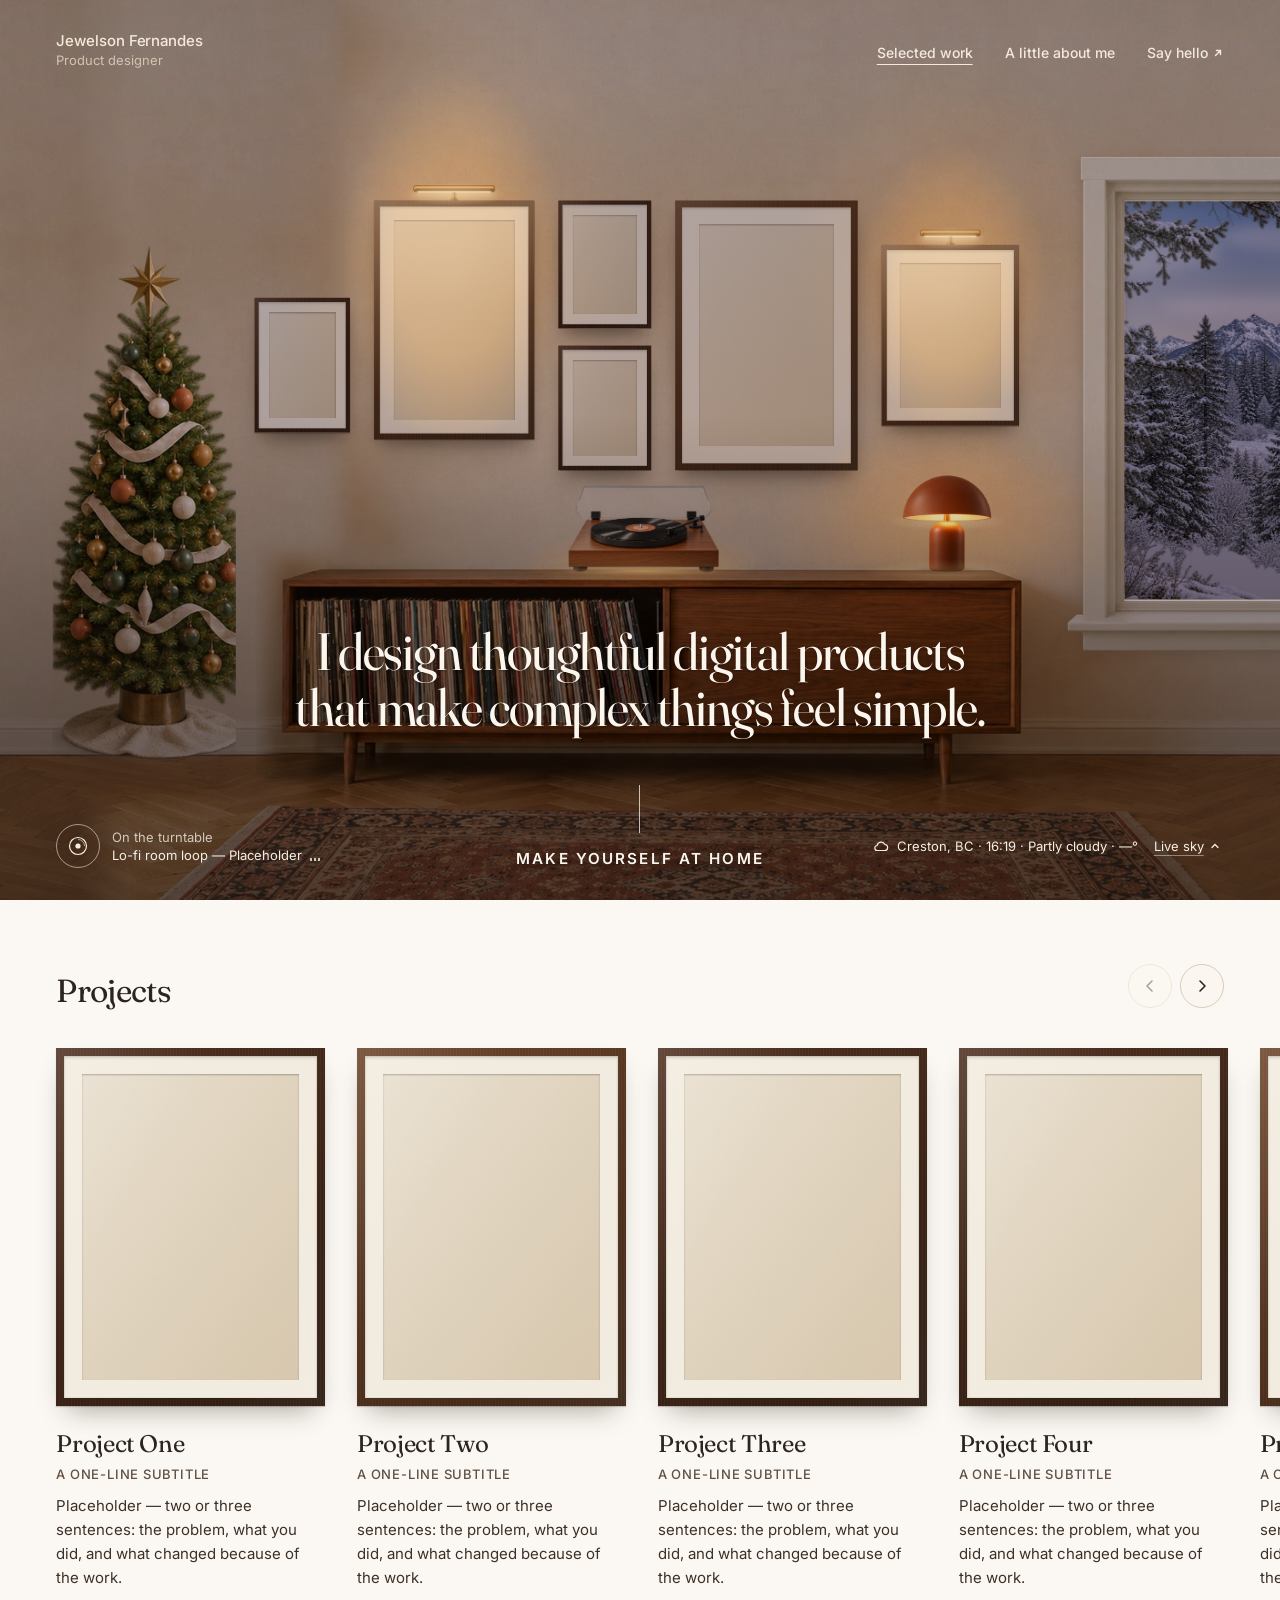
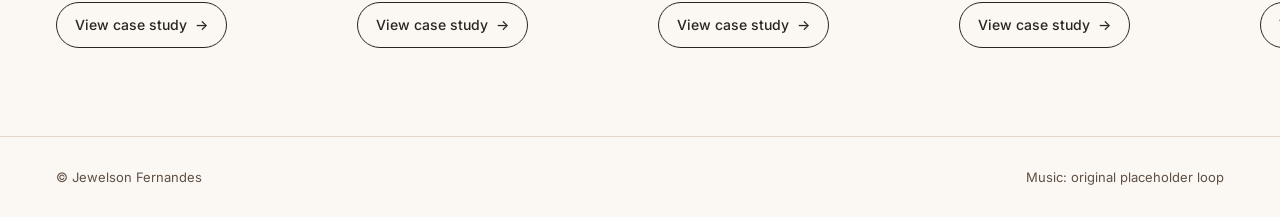
==== commit 3ba108bd: "Redesign the homepage: full-screen room, frames that float into Projects - The room fills the first " ====
--- a/index.html
+++ b/index.html
@@ -12,7 +12,7 @@
 </head>
 <body>
 <div class="app" id="app">
-<div class="stage" id="stage">
+<section class="hero" id="stage" aria-label="The listening room">
 
   <!-- Header -->
   <header class="hdr">
@@ -21,23 +21,11 @@
       <div class="who-role">Product designer</div>
     </div>
     <nav class="nav" aria-label="Primary">
-      <a class="navlink on" href="#work" data-explore>Selected work</a>
+      <a class="navlink on" href="#work">Selected work</a>
       <a class="navlink" href="#about">A little about me</a>
       <a class="navlink" href="#hello">Say hello <svg width="12" height="12" viewBox="0 0 12 12" aria-hidden="true" fill="none" stroke="currentColor" stroke-width="1.4" stroke-linecap="round" style="margin-left: 4px"><path d="M3.5 8.5l5-5M4.5 3.5h4v4"/></svg></a>
     </nav>
   </header>
-
-  <!-- Introduction -->
-  <div class="intro" id="intro">
-    <p class="eyebrow muted">A small corner of the internet</p>
-    <h1 class="hero" style="margin-top: var(--sp-5)"><span>Make yourself</span><span>at home.</span></h1>
-    <p class="body" style="margin-top: var(--sp-6)">I design thoughtful digital products that make complex things feel simple.</p>
-    <p class="body muted" style="margin-top: var(--sp-3)">Take a look around. There’s a story behind every frame.</p>
-    <a class="cta" href="#work" data-explore style="margin-top: var(--sp-6)">
-      <svg width="16" height="16" viewBox="0 0 16 16" aria-hidden="true" fill="none" stroke="currentColor" stroke-width="1.4" stroke-linecap="round"><path d="M4 12L12 4M5.5 4H12v6.5"/></svg>
-      <span>Explore my work</span>
-    </a>
-  </div>
 
   <!-- The room: one scaled scene, positioned in the photo's own pixels -->
   <div class="sceneBox" id="sceneBox">
@@ -129,6 +117,9 @@
       <img class="deco" src="img/room/lamp.webp" alt="" style="left: 961.2px; top: 237.7px; width: 118.2px; height: 157.6px">
       <div class="shadow" aria-hidden="true" style="left: 974px; top: 371px; width: 92px; height: 10px; background: radial-gradient(closest-side, rgba(22,12,5,0.4), rgba(22,12,5,0))"></div>
 
+      <!-- Seasonal corner: plant, Halloween plant or Christmas tree, chosen by date in js/room.js -->
+      <div class="corner" id="corner" aria-hidden="true"><img id="cornerImg" alt=""></div>
+
       <!-- Sunlight from the sun's real position -->
       <svg class="plate sun" id="sun" aria-hidden="true" viewBox="-640 -480 2939 1337">
         <defs>
@@ -161,6 +152,7 @@
       <div class="plate amb" id="amb" aria-hidden="true"></div>
       <div class="plate glow" id="glow" aria-hidden="true"></div>
       <div class="abs" id="lit" aria-hidden="true"></div>
+      <div class="corner-lights" id="cornerLights" aria-hidden="true" hidden><div class="halo"></div></div>
       <img class="deco lamp-lit" src="img/room/lamp.webp" alt="" style="left: 961.2px; top: 237.7px; width: 118.2px; height: 157.6px; opacity: var(--l5)">
 
       <!-- Project placards: appear on hover or focus, beside the frame rather than over it -->
@@ -168,26 +160,27 @@
 
       <button type="button" class="tt-btn" data-play aria-label="Drop the needle (play music)" style="left: 570px; top: 300px; width: 190px; height: 80px"></button>
     </div>
+    <div class="scrim" aria-hidden="true"></div>
   </div>
 
-  <!-- Selected work as a list (phones and tablets) -->
-  <section id="work" class="worklist" aria-labelledby="work-h">
-    <h2 id="work-h">Selected work</h2>
-    <ol id="workList"></ol>
-  </section>
+  <div class="hero-copy">
+    <h1 class="headline">I design thoughtful digital products that make complex things feel simple.</h1>
+  </div>
 
   <!-- Footer: sits on the floor of the photo -->
   <footer class="foot">
-    <div style="display: flex; align-items: center; gap: var(--sp-3); min-width: 0">
+    <div class="foot-left">
       <button type="button" class="needle" data-play aria-label="Drop the needle (play music)" aria-pressed="false">
         <svg width="20" height="20" viewBox="0 0 20 20" aria-hidden="true" class="rec" data-spin><circle cx="10" cy="10" r="8.5" fill="none" stroke="currentColor" stroke-width="1.2"/><circle cx="10" cy="10" r="2.6" fill="currentColor"/><path d="M10 3.5a6.5 6.5 0 0 1 6.5 6.5" fill="none" stroke="currentColor" stroke-width="1" opacity="0.6"/></svg>
       </button>
       <div style="min-width: 0; line-height: 1.4">
         <div style="opacity: 0.78">On the turntable</div>
         <div class="track-row"><span class="track" id="track"></span><span class="eq" data-spin aria-hidden="true"><span></span><span></span><span></span></span></div>
-      </div>
-    </div>
-    <div style="position: relative; display: flex; align-items: center; gap: var(--sp-3); flex-wrap: wrap; justify-content: flex-end">
+        <a class="spot" id="spotify" href="https://open.spotify.com/" target="_blank" rel="noopener" hidden></a>
+      </div>
+    </div>
+    <a class="cue" href="#work"><span class="cue-line" aria-hidden="true"></span><span class="cue-text">Make yourself at home</span></a>
+    <div class="foot-right">
       <span style="display: inline-flex; align-items: center; gap: var(--sp-2)">
         <svg width="16" height="16" viewBox="0 0 16 16" aria-hidden="true" fill="none" stroke="currentColor" stroke-width="1.2" stroke-linecap="round" stroke-linejoin="round"><path id="wxIcon"/></svg>
         <span>Creston, BC · <span id="clock"></span> · <span id="condition"></span> · <span aria-label="temperature not yet connected">—°</span></span>
@@ -196,6 +189,24 @@
       <div class="pop" id="pop" role="group" aria-label="Weather in the room" hidden></div>
     </div>
   </footer>
+</section>
+
+<!-- Projects: the wall's frames float down into these cards as you scroll -->
+<section class="work" id="work" aria-labelledby="work-h">
+  <div class="work-head">
+    <h2 id="work-h">Projects</h2>
+    <div class="rail-nav">
+      <button type="button" class="icon-btn" id="railPrev" aria-label="Scroll projects left"><svg width="16" height="16" viewBox="0 0 16 16" aria-hidden="true" fill="none" stroke="currentColor" stroke-width="1.6" stroke-linecap="round" stroke-linejoin="round"><path d="M10 3L5 8l5 5"/></svg></button>
+      <button type="button" class="icon-btn" id="railNext" aria-label="Scroll projects right"><svg width="16" height="16" viewBox="0 0 16 16" aria-hidden="true" fill="none" stroke="currentColor" stroke-width="1.6" stroke-linecap="round" stroke-linejoin="round"><path d="M6 3l5 5-5 5"/></svg></button>
+    </div>
+  </div>
+  <ol class="rail" id="rail"></ol>
+</section>
+
+<footer class="site-foot">
+  <p>© Jewelson Fernandes</p>
+  <p id="credit"></p>
+</footer>
 
   <!-- Project panel -->
   <aside class="panel" id="panel" aria-label="Project details">
@@ -227,7 +238,9 @@
       </div>
     </div>
   </aside>
-</div>
+
+<div class="flight" id="flight" aria-hidden="true"></div>
+<audio id="audio" preload="none" loop></audio>
 </div>
 <script src="js/room.js"></script>
 </body>
--- a/css/room.css
+++ b/css/room.css
@@ -2,8 +2,9 @@
 :root{
   --font-display:'Fraunces',Georgia,serif;
   --font-ui:'Inter',system-ui,sans-serif;
-  --fs-hero:clamp(3.5rem,4.5vw,4.75rem);
+  --fs-headline:clamp(2.25rem,4.1vw,4.5rem);
   --fs-h2:2rem;
+  --fs-h3:1.5rem;
   --fs-body:1.0625rem;
   --fs-nav:0.875rem;
   --fs-meta:0.8125rem;
@@ -12,58 +13,83 @@
   --pad-x:clamp(24px,4.4vw,72px);
   --pad-y:clamp(20px,3.4vh,36px);
   --paper:#f5efe5;
+  --page:#fbf8f3;
   --cream:#f6eee2;
   --walnut:#3a2416;
+  --text:#2b2420;
+  --text-2:#5f5044;
   --ink:#2b2420;
   --ink-2:#5b4c40;
   --wall:#cdb595;
+  --card-w:clamp(240px,21vw,340px);
 }
-body{margin:0;background:#1d1611}
+html{scroll-behavior:smooth}
+body{margin:0;background:var(--page)}
 a{color:inherit}a:hover{color:inherit}
 @property --l0{syntax:'<number>';inherits:true;initial-value:0}
 @property --l1{syntax:'<number>';inherits:true;initial-value:0}
 @property --l5{syntax:'<number>';inherits:true;initial-value:0}
 @property --l6{syntax:'<number>';inherits:true;initial-value:0}
+@property --l7{syntax:'<number>';inherits:true;initial-value:0}
 @property --amb{syntax:'<color>';inherits:true;initial-value:#ffffff}
 
-.app{font-family:var(--font-ui);color:var(--ink);background:var(--wall)}
-.scene{position:absolute;left:0;top:0;width:0;height:0;transform-origin:0 0;transition:--l0 1.6s ease .15s,--l1 1.6s ease .6s,--l5 1.8s ease 0s,--l6 1.4s ease 1.1s,--amb 2.4s ease}
-.stage{position:relative;height:100vh;min-height:560px;overflow:hidden}
-.sceneBox{position:absolute;left:0;right:0;top:0;overflow:hidden;background:var(--wall)}
+.app{font-family:var(--font-ui);color:var(--text);background:var(--page)}
+.eyebrow{margin:0;font-size:var(--fs-eyebrow);letter-spacing:.12em;text-transform:uppercase;font-weight:500}
+.abs{position:absolute;left:0;top:0}
+
+/* ---------- Hero: the room fills the first screen ---------- */
+.hero{position:relative;height:100vh;height:100svh;min-height:560px;overflow:hidden;background:var(--wall)}
+.sceneBox{position:absolute;inset:0;overflow:hidden;background:var(--wall)}
+.scene{position:absolute;left:0;top:0;width:0;height:0;transform-origin:0 0;transition:--l0 1.6s ease .15s,--l1 1.6s ease .6s,--l5 1.8s ease 0s,--l6 1.4s ease 1.1s,--l7 1.2s ease,--amb 2.4s ease}
+.scrim{position:absolute;inset:0;pointer-events:none;background:linear-gradient(180deg,rgba(28,17,9,0) 46%,rgba(28,17,9,.26) 68%,rgba(28,17,9,.58) 100%)}
 .hdr{position:absolute;left:0;right:0;top:0;z-index:5;display:flex;justify-content:space-between;align-items:flex-start;gap:var(--sp-5);flex-wrap:wrap;padding:var(--pad-y) var(--pad-x);pointer-events:none;color:var(--ink);transition:color 2s ease}
 .hdr > *{pointer-events:auto}
 .who{font-size:15px;font-weight:500;letter-spacing:-.005em}
 .who-role{font-size:var(--fs-meta);color:var(--ink-2);margin-top:2px}
 .nav{display:flex;gap:var(--sp-6);flex-wrap:wrap}
-.intro{position:absolute;left:var(--pad-x);z-index:4;width:max-content;max-width:min(36rem,42vw);color:var(--ink);transition:color 2s ease}
-.foot{position:absolute;left:0;right:0;bottom:0;z-index:6;display:flex;align-items:flex-end;justify-content:space-between;gap:var(--sp-5);flex-wrap:wrap;padding:72px var(--pad-x) var(--sp-6);background:linear-gradient(180deg,rgba(28,17,9,0),rgba(28,17,9,.42));color:var(--cream);font-size:var(--fs-meta);pointer-events:none}
-.foot > *{pointer-events:auto}
-.worklist{display:none}
-.eyebrow{margin:0;font-size:var(--fs-eyebrow);letter-spacing:.12em;text-transform:uppercase;font-weight:500}
-.muted{color:var(--ink-2)}
-.hero{margin:0;font-family:var(--font-display);font-weight:400;font-size:var(--fs-hero);line-height:1.02;letter-spacing:-.035em;font-variation-settings:'opsz' 144}
-.hero span{display:block;white-space:nowrap}
-.body{margin:0;max-width:25rem;font-size:var(--fs-body);line-height:1.6}
-.cta{display:inline-flex;align-items:center;gap:var(--sp-3);min-height:44px;text-decoration:none;font-size:var(--fs-nav);font-weight:500}
-.cta:hover span{text-decoration:underline;text-underline-offset:5px}
 .navlink{display:inline-flex;align-items:center;min-height:44px;text-decoration:none;font-size:var(--fs-nav);font-weight:500}
 .navlink:hover,.navlink.on{text-decoration:underline;text-underline-offset:6px;text-decoration-thickness:1px}
-.abs{position:absolute;left:0;top:0}
-
-/* Gallery */
+
+.hero-copy{position:absolute;left:var(--pad-x);right:var(--pad-x);bottom:calc(var(--sp-6) + 132px);z-index:4;text-align:center;color:#fbf6ee;pointer-events:none}
+.headline{margin:0 auto;max-width:26ch;font-family:var(--font-display);font-weight:400;font-size:var(--fs-headline);line-height:1.08;letter-spacing:-.025em;font-variation-settings:'opsz' 144;text-wrap:balance;text-shadow:0 2px 28px rgba(20,12,6,.5),0 1px 2px rgba(20,12,6,.35)}
+
+.foot{position:absolute;left:0;right:0;bottom:0;z-index:6;display:grid;grid-template-columns:minmax(0,1fr) auto minmax(0,1fr);align-items:end;gap:var(--sp-5);padding:0 var(--pad-x) var(--sp-6);color:var(--cream);font-size:var(--fs-meta);pointer-events:none}
+.foot > *{pointer-events:auto}
+.foot-left{display:flex;align-items:center;gap:var(--sp-3);min-width:0}
+.foot-right{position:relative;display:flex;align-items:center;gap:var(--sp-3);flex-wrap:wrap;justify-content:flex-end}
+.cue{display:flex;flex-direction:column;align-items:center;gap:var(--sp-4);text-decoration:none;color:#fbf6ee;min-height:44px}
+.cue-line{width:1px;height:48px;background:currentColor;opacity:.75;transform-origin:top;animation:cue 2.6s ease-in-out infinite}
+.cue-text{font-size:.95rem;font-weight:600;letter-spacing:.14em;text-transform:uppercase;text-shadow:0 1px 12px rgba(20,12,6,.45)}
+.cue:hover .cue-text{text-decoration:underline;text-underline-offset:6px;text-decoration-thickness:1px}
+@keyframes cue{0%,100%{transform:scaleY(.55)}50%{transform:scaleY(1)}}
+
+/* ---------- Gallery ---------- */
 .frame{position:absolute;border:0;margin:0;cursor:pointer;display:block;font:inherit;transition:transform .35s ease,box-shadow .35s ease,filter .35s ease;box-shadow:0 1px 1px rgba(30,18,8,.28),0 10px 16px -6px rgba(30,18,8,.36),0 24px 38px -18px rgba(30,18,8,.32)}
 .frame:hover,.frame:focus-visible{transform:translateY(-2px);box-shadow:0 1px 1px rgba(30,18,8,.28),0 14px 20px -6px rgba(30,18,8,.4),0 30px 46px -18px rgba(30,18,8,.36);filter:brightness(1.04)}
 .frame:focus-visible{outline:2px solid #c98a4b;outline-offset:5px}
 .mat{display:block;width:100%;height:100%;box-sizing:border-box;background:#f2ebdf;box-shadow:inset 0 0 0 1px rgba(0,0,0,.05),inset 0 2px 3px rgba(0,0,0,.14)}
-.art{display:block;position:relative;width:100%;height:100%;overflow:hidden;box-shadow:inset 0 1px 2px rgba(0,0,0,.28)}
-.shape{position:absolute;display:block}
+.art{display:block;position:relative;width:100%;height:100%;overflow:hidden;background:#e6dccb center / cover no-repeat;box-shadow:inset 0 1px 2px rgba(0,0,0,.28)}
 .sheen{position:absolute;inset:0;pointer-events:none;background:linear-gradient(118deg,rgba(255,255,255,.12),rgba(255,255,255,0) 34%,rgba(255,255,255,0) 74%,rgba(255,255,255,.05))}
 .cap{position:absolute;width:max-content;max-width:260px;pointer-events:none;transition:opacity .3s ease;transform-origin:0 0;opacity:0;color:var(--ink)}
 .cap.on{opacity:1}
 .cap-name{font-family:var(--font-display);font-size:17px;line-height:1.2;letter-spacing:-.01em}
 .cap-meta{font-size:12px;margin-top:4px;color:var(--ink-2)}
 
-/* Window */
+/* Frames in flight between the wall and the Projects row */
+.flight{position:fixed;inset:0;z-index:15;pointer-events:none;overflow:hidden}
+.fly{position:absolute;box-sizing:border-box;display:none;will-change:transform,left,top,width,height}
+.fly .mat,.fly .art{transition:none}
+
+/* ---------- Seasonal corner ---------- */
+.corner{position:absolute;pointer-events:none}
+.corner img{display:block;width:100%;height:100%;user-select:none}
+.corner-lights{position:absolute;pointer-events:none}
+.corner-lights[hidden]{display:none}
+.halo{position:absolute;inset:-10% -30% 0;mix-blend-mode:screen;background:radial-gradient(ellipse 50% 45% at 50% 55%,rgba(255,206,140,.42),rgba(255,206,140,0) 100%);opacity:calc(.35 + var(--l7) * .65)}
+.bulb{position:absolute;width:5px;height:5px;margin:-2.5px 0 0 -2.5px;border-radius:50%;background:#fff1cf;box-shadow:0 0 4px 2px rgba(255,214,150,.85),0 0 12px 4px rgba(255,190,110,.35);animation:twinkle 2.4s ease-in-out infinite}
+@keyframes twinkle{0%,100%{opacity:1}50%{opacity:.35}}
+
+/* ---------- Window ---------- */
 .win{position:absolute;left:1226.5px;top:-58.2px;width:325.5px;height:468.3px;overflow:hidden}
 .fill{position:absolute;inset:0;width:100%;height:100%;display:block}
 .land{position:absolute;inset:0;filter:url(#landTint)}
@@ -86,24 +112,27 @@
 .emit{position:absolute;height:1.5px;border-radius:2px;background:#fff4da;box-shadow:0 0 6px 2px rgba(255,214,150,.9),0 3px 10px 3px rgba(255,206,140,.45);pointer-events:none}
 .shadow{position:absolute;border-radius:50%;pointer-events:none}
 
-/* Turntable */
+/* ---------- Turntable and player ---------- */
 @keyframes spin{to{transform:rotate(360deg)}}
 .rec{animation:spin 1.8s linear infinite;animation-play-state:paused}
 .rec.on{animation-play-state:running}
 @keyframes drift{from{transform:translateX(-26px)}to{transform:translateX(26px)}}
 .drift{animation:drift 80s ease-in-out infinite alternate}
 @keyframes eq{0%,100%{transform:scaleY(.25)}50%{transform:scaleY(1)}}
-.eq{display:flex;gap:2px;align-items:flex-end;height:12px}
+.eq{display:flex;gap:2px;align-items:flex-end;height:12px;flex:none}
 .eq span{display:block;width:2px;height:12px;background:currentColor;transform-origin:bottom;transform:scaleY(.25);opacity:.8}
 .eq.on span{animation:eq .9s ease-in-out infinite}
 .eq.on span:nth-child(2){animation-delay:.2s}
 .eq.on span:nth-child(3){animation-delay:.45s}
 .tt-btn{position:absolute;background:transparent;border:0;cursor:pointer;border-radius:8px;padding:0}
-
-/* Footer */
 .needle{width:44px;height:44px;border-radius:999px;border:1px solid rgba(246,238,226,.55);background:transparent;color:var(--cream);display:inline-flex;align-items:center;justify-content:center;cursor:pointer;flex:none;padding:0}
 .needle:hover{background:rgba(246,238,226,.12)}
 .needle svg{transition:transform .4s ease;transform-box:fill-box;transform-origin:center}
+.track-row{display:flex;align-items:center;gap:var(--sp-2);min-width:0}
+.track{white-space:nowrap;overflow:hidden;text-overflow:ellipsis}
+.spot{display:block;margin-top:2px;opacity:.78;text-decoration:none;white-space:nowrap;overflow:hidden;text-overflow:ellipsis}
+.spot:hover{opacity:1;text-decoration:underline;text-underline-offset:3px}
+.spot[hidden]{display:none}
 .ghost{background:transparent;border:0;color:inherit;font:inherit;cursor:pointer;display:inline-flex;align-items:center;gap:6px;min-height:44px;padding:0 4px;text-decoration:underline;text-decoration-color:rgba(246,238,226,.45);text-underline-offset:4px}
 .ghost:hover{text-decoration-color:currentColor}
 .pop{position:absolute;right:0;bottom:calc(100% + 6px);display:flex;gap:2px;padding:4px;border-radius:999px;background:rgba(32,22,14,.72);-webkit-backdrop-filter:blur(10px);backdrop-filter:blur(10px);box-shadow:0 8px 24px rgba(0,0,0,.25)}
@@ -111,10 +140,28 @@
 .seg{border:0;background:transparent;font:inherit;font-size:var(--fs-meta);padding:0 12px;min-height:36px;border-radius:999px;cursor:pointer;color:rgba(246,238,226,.82)}
 .seg:hover{color:#fff}
 .seg[aria-pressed="true"]{background:rgba(246,238,226,.92);color:#2b2420}
-.track-row{display:flex;align-items:center;gap:var(--sp-2)}
-.track{white-space:nowrap;overflow:hidden;text-overflow:ellipsis}
-
-/* Project panel */
+
+/* ---------- Projects ---------- */
+.work{padding:var(--sp-8) 0 var(--sp-8);background:var(--page);color:var(--text)}
+.work-head{display:flex;align-items:flex-end;justify-content:space-between;gap:var(--sp-5);padding:0 var(--pad-x);margin-bottom:var(--sp-6)}
+.work-head h2{margin:0;font-family:var(--font-display);font-weight:400;font-size:var(--fs-h2);letter-spacing:-.02em;line-height:1.1}
+.rail-nav{display:flex;gap:var(--sp-2)}
+.rail{list-style:none;margin:0;padding:var(--sp-2) var(--pad-x) var(--sp-5);display:flex;gap:var(--sp-6);overflow-x:auto;scroll-snap-type:x proximity;scroll-padding-inline:var(--pad-x);scrollbar-width:thin;scrollbar-color:#cdbda6 transparent}
+.card{flex:none;width:var(--card-w);scroll-snap-align:start}
+.card-cover{position:relative;display:block;box-sizing:border-box;aspect-ratio:3 / 4;padding:8px;box-shadow:0 1px 1px rgba(30,18,8,.2),0 14px 26px -12px rgba(30,18,8,.4)}
+.card-cover .mat{padding:18px}
+.card-text{padding-top:var(--sp-5);transition:opacity .5s ease,transform .5s ease}
+.card-title{margin:0;font-family:var(--font-display);font-weight:400;font-size:var(--fs-h3);line-height:1.15;letter-spacing:-.015em}
+.card-sub{margin:var(--sp-2) 0 0;font-size:var(--fs-meta);font-weight:500;letter-spacing:.06em;text-transform:uppercase;color:var(--text-2)}
+.card-desc{margin:var(--sp-3) 0 0;font-size:15px;line-height:1.6;color:#3d3026}
+.card-cta{display:inline-flex;align-items:center;gap:8px;min-height:44px;margin-top:var(--sp-3);padding:0 18px;border-radius:999px;border:1px solid #2b2420;color:#2b2420;text-decoration:none;font-size:14px;font-weight:500}
+.card-cta:hover{background:#2b2420;color:#f6efe4}
+.flying .card:not(.landed) .card-cover{visibility:hidden}
+.flying .card:not(.landed):not(:focus-within) .card-text{opacity:0;transform:translateY(14px)}
+.site-foot{display:flex;justify-content:space-between;gap:var(--sp-5);flex-wrap:wrap;padding:var(--sp-6) var(--pad-x);border-top:1px solid #e4d9c8;font-size:var(--fs-meta);color:var(--text-2)}
+.site-foot p{margin:0}
+
+/* ---------- Project panel ---------- */
 .panel{position:fixed;top:0;right:0;bottom:0;width:min(440px,100%);z-index:20;background:var(--paper);color:#2b2420;box-shadow:-24px 0 48px rgba(30,20,10,.22);transform:translateX(105%);visibility:hidden;transition:transform .45s cubic-bezier(.2,.7,.2,1),visibility .45s;overflow-y:auto;box-sizing:border-box;padding:24px 32px 32px;display:flex;flex-direction:column;gap:20px;font-family:var(--font-ui)}
 .panel.open{transform:translateX(0);visibility:visible}
 .panel .eyebrow{color:#6a5a4c}
@@ -131,30 +178,30 @@
 .facts dd{margin:0}
 .icon-btn{width:44px;height:44px;border-radius:999px;border:1px solid #d9ccb8;background:#fbf7f0;color:#2b2420;display:inline-flex;align-items:center;justify-content:center;cursor:pointer;flex:none}
 .icon-btn:hover{background:#fff}
+.icon-btn:disabled{opacity:.4;cursor:default}
 .pcta{display:inline-flex;align-items:center;gap:10px;min-height:48px;padding:0 22px;border-radius:999px;background:#2b2420;color:#f6efe4;text-decoration:none;font-weight:500;font-size:15px}
 .pcta:hover{background:#43352a;color:#fff}
 .row{display:flex;align-items:center;justify-content:space-between;gap:12px;flex-wrap:wrap}
 
-/* Selected work as a list (phones and tablets) */
-.worklist h2{margin:0 0 var(--sp-5);font-family:var(--font-display);font-weight:400;font-size:var(--fs-h2);letter-spacing:-.02em}
-.worklist ol{list-style:none;margin:0;padding:0}
-.work-row{display:grid;grid-template-columns:2.5rem minmax(0,1fr);gap:var(--sp-1) var(--sp-3);width:100%;text-align:left;background:transparent;border:0;border-top:1px solid rgba(43,36,32,.18);padding:var(--sp-5) 0;font:inherit;color:inherit;cursor:pointer;min-height:44px}
-.work-row:hover .wr-name{text-decoration:underline;text-underline-offset:5px}
-.wr-num{font-size:var(--fs-meta);color:#6a5a4c;padding-top:6px}
-.wr-name{display:block;font-family:var(--font-display);font-size:1.5rem;line-height:1.2}
-.wr-tag{display:block;margin-top:4px;font-size:15px;line-height:1.5;color:#4f4136}
-.wr-meta{display:block;margin-top:6px;font-size:var(--fs-meta);color:#6a5a4c}
-
-.cta:focus-visible,.navlink:focus-visible,.needle:focus-visible,.ghost:focus-visible,.seg:focus-visible,.tt-btn:focus-visible,.icon-btn:focus-visible,.pcta:focus-visible,.work-row:focus-visible{outline:2px solid #c98a4b;outline-offset:3px}
-
+.navlink:focus-visible,.needle:focus-visible,.ghost:focus-visible,.seg:focus-visible,.tt-btn:focus-visible,.icon-btn:focus-visible,.pcta:focus-visible,.card-cta:focus-visible,.cue:focus-visible,.spot:focus-visible{outline:2px solid #c98a4b;outline-offset:3px}
+
+/* ---------- Phones and tablets: stack the page ---------- */
 @media (max-width:979px),(max-height:559px){
-  .stage{height:auto;min-height:0;overflow:visible;display:flex;flex-direction:column}
-  .hdr,.intro,.foot{position:static!important;top:auto!important}
-  .hdr{order:1;padding:20px var(--pad-x)}
-  .intro{order:2;width:auto;max-width:none;padding:24px var(--pad-x) 40px}
-  .sceneBox{order:3;position:relative}
-  .worklist{order:4;display:block;padding:40px var(--pad-x) 56px;background:var(--paper);color:#2b2420}
-  .foot{order:5;background:#2a1f17;padding:20px var(--pad-x) 28px}
-  .hero{font-size:clamp(2.75rem,11vw,3.5rem)}
+  .hero{height:auto;min-height:0;overflow:visible;display:flex;flex-direction:column;background:var(--paper)}
+  .hdr,.hero-copy,.foot{position:static}
+  .hdr{order:1;padding:20px var(--pad-x);background:var(--wall)}
+  .sceneBox{order:2;position:relative;inset:auto}
+  .scrim{display:none}
+  .hero-copy{order:3;padding:32px var(--pad-x) 8px;color:var(--text);text-align:left}
+  .headline{margin:0;max-width:none;font-size:clamp(2rem,8.4vw,3rem);text-shadow:none}
+  .foot{order:4;display:flex;flex-wrap:wrap;justify-content:space-between;background:#2a1f17;padding:20px var(--pad-x) 24px;margin-top:24px}
+  .cue{display:none}
+  .rail{flex-direction:column;overflow:visible;gap:var(--sp-7)}
+  .rail-nav{display:none}
+  .card{width:auto;max-width:440px}
 }
-@media (prefers-reduced-motion:reduce){.rec,.drift,.eq.on span{animation:none}.season,.frame,.cap{transition:none}}
+@media (prefers-reduced-motion:reduce){
+  html{scroll-behavior:auto}
+  .rec,.drift,.eq.on span,.cue-line,.bulb{animation:none}
+  .season,.frame,.cap,.card-text{transition:none}
+}
